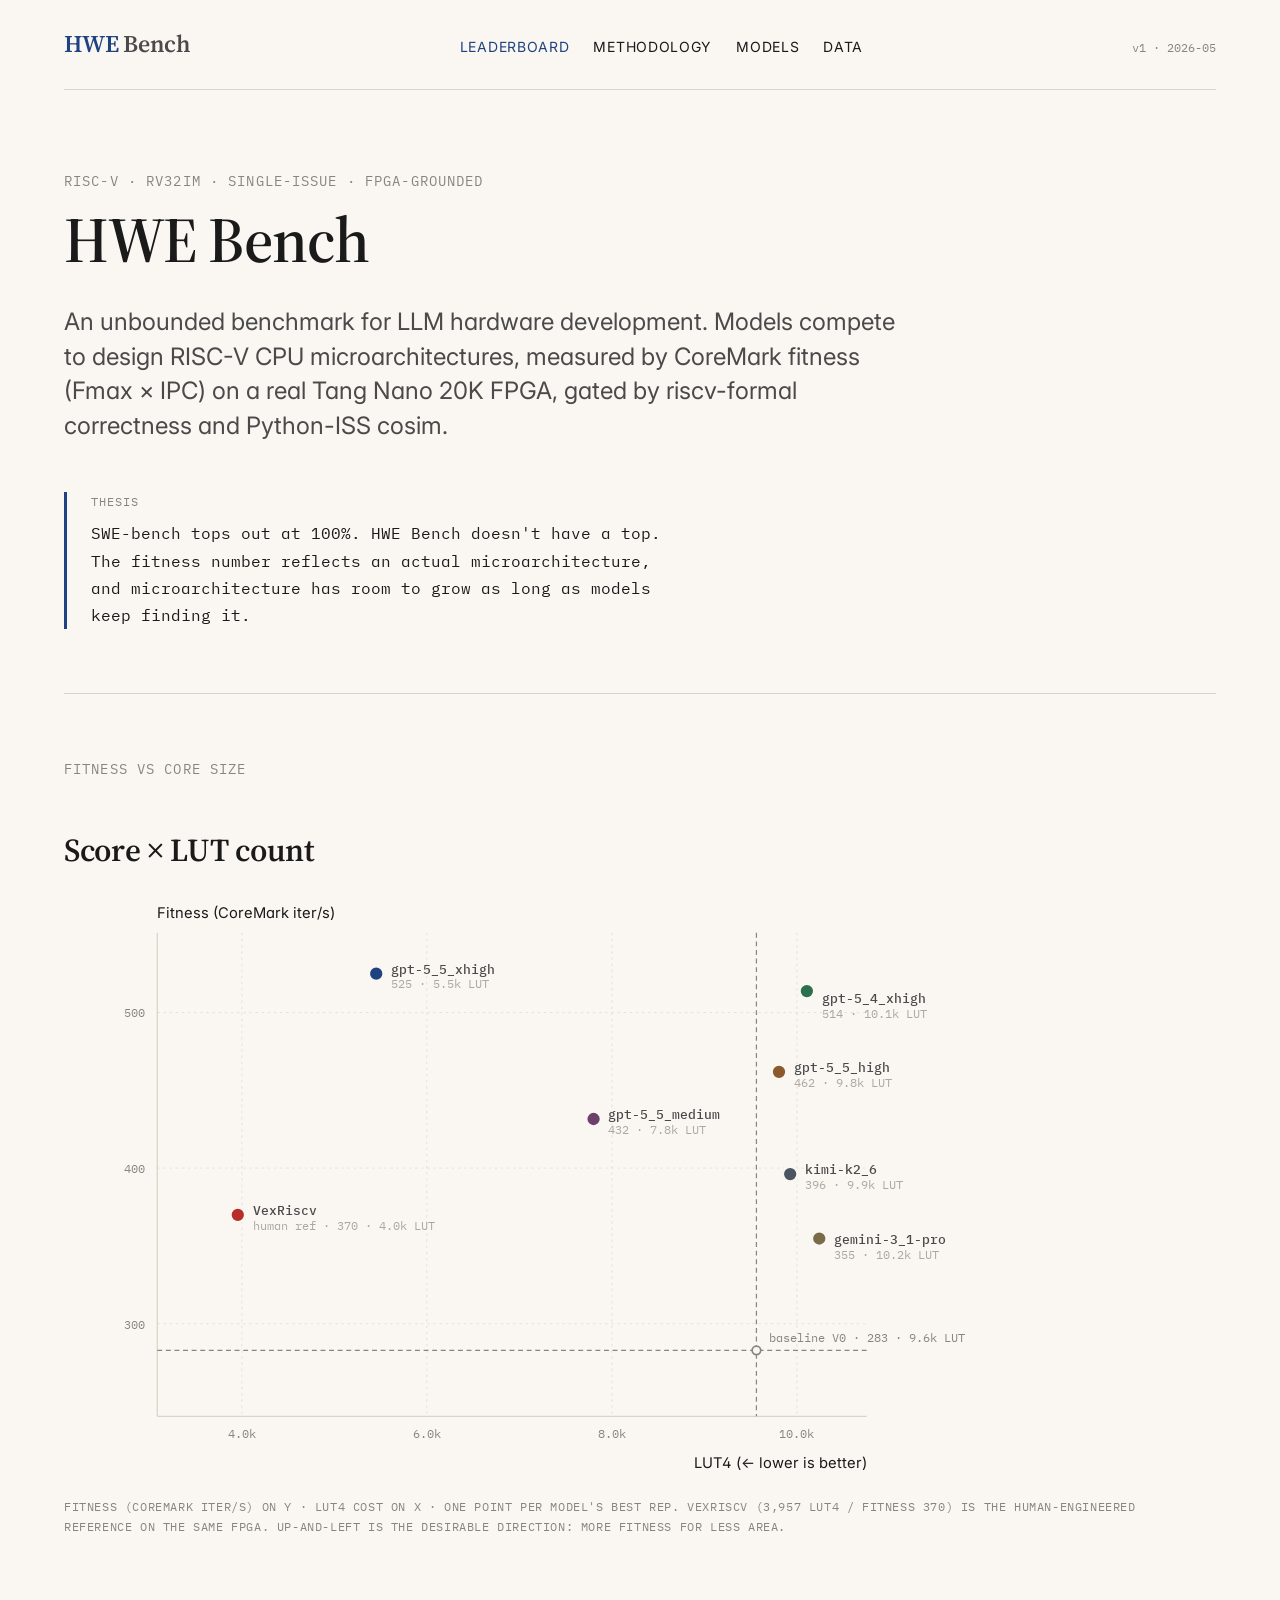
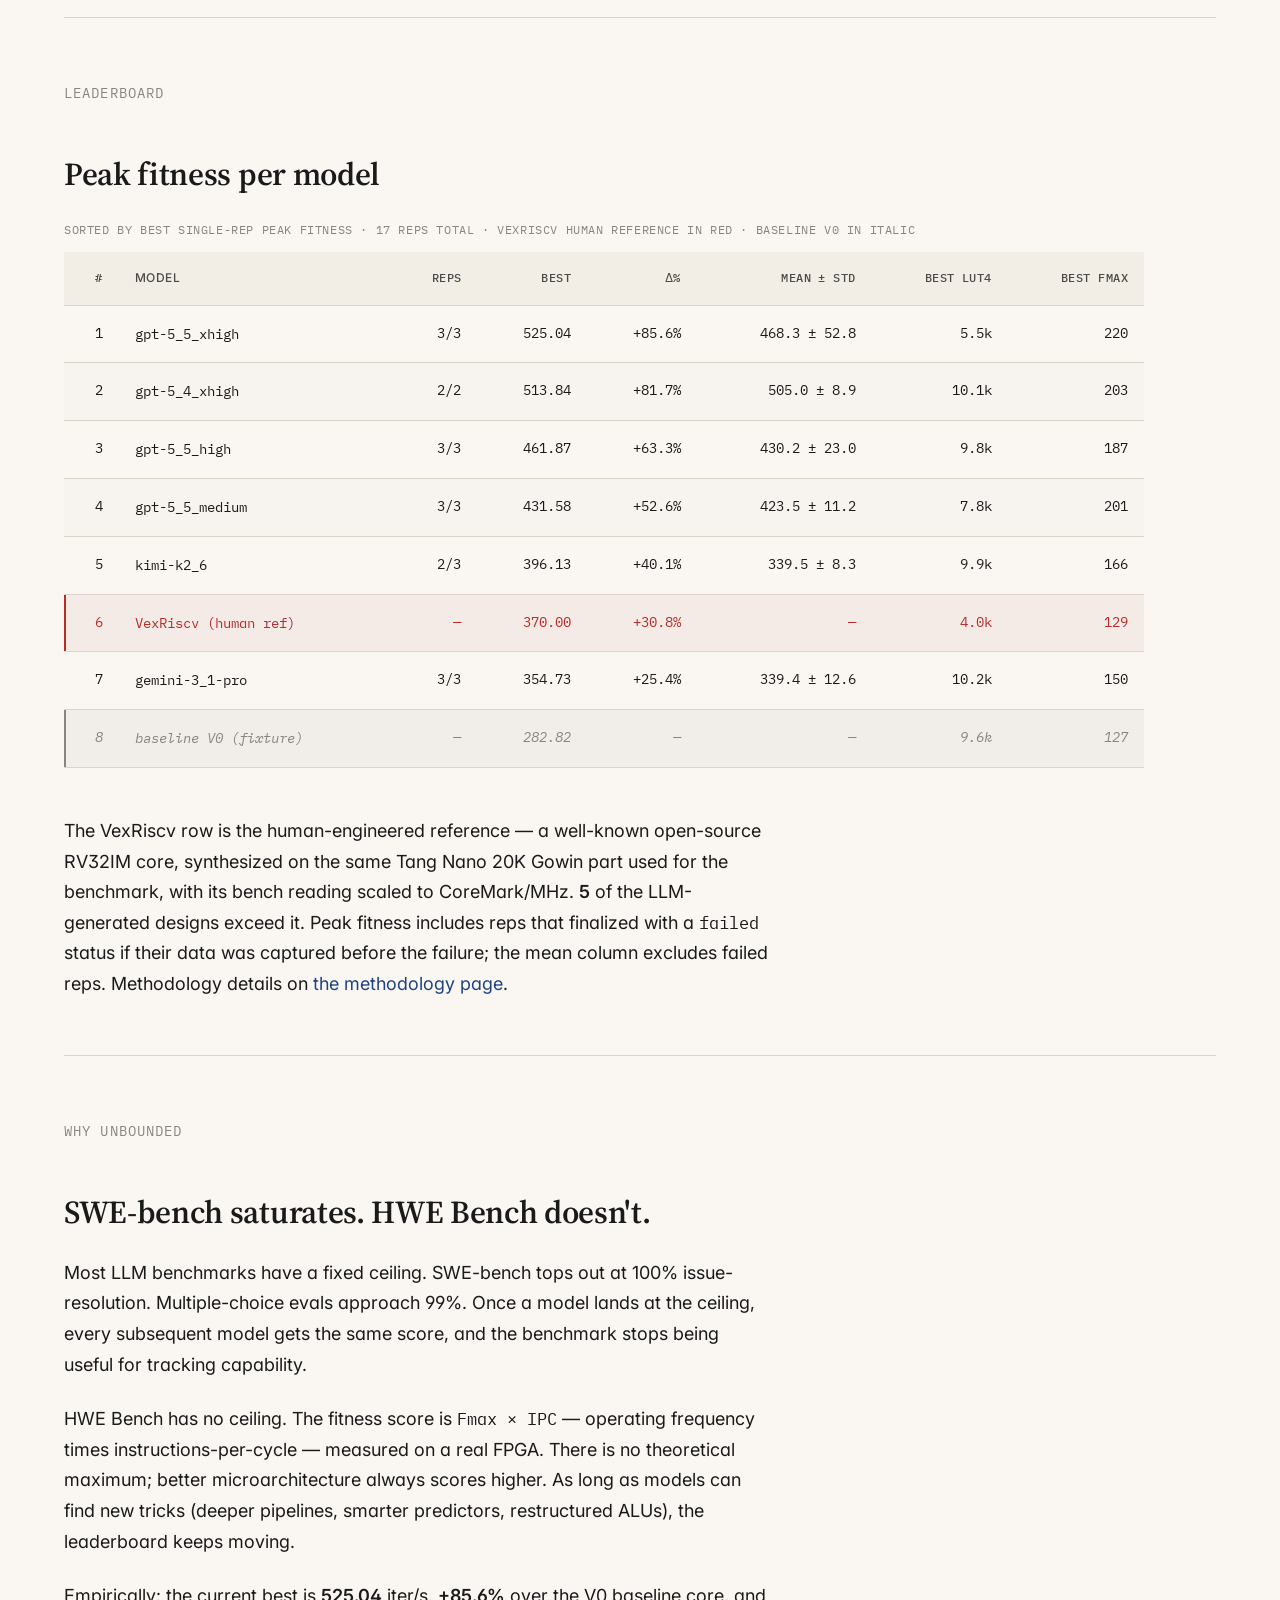
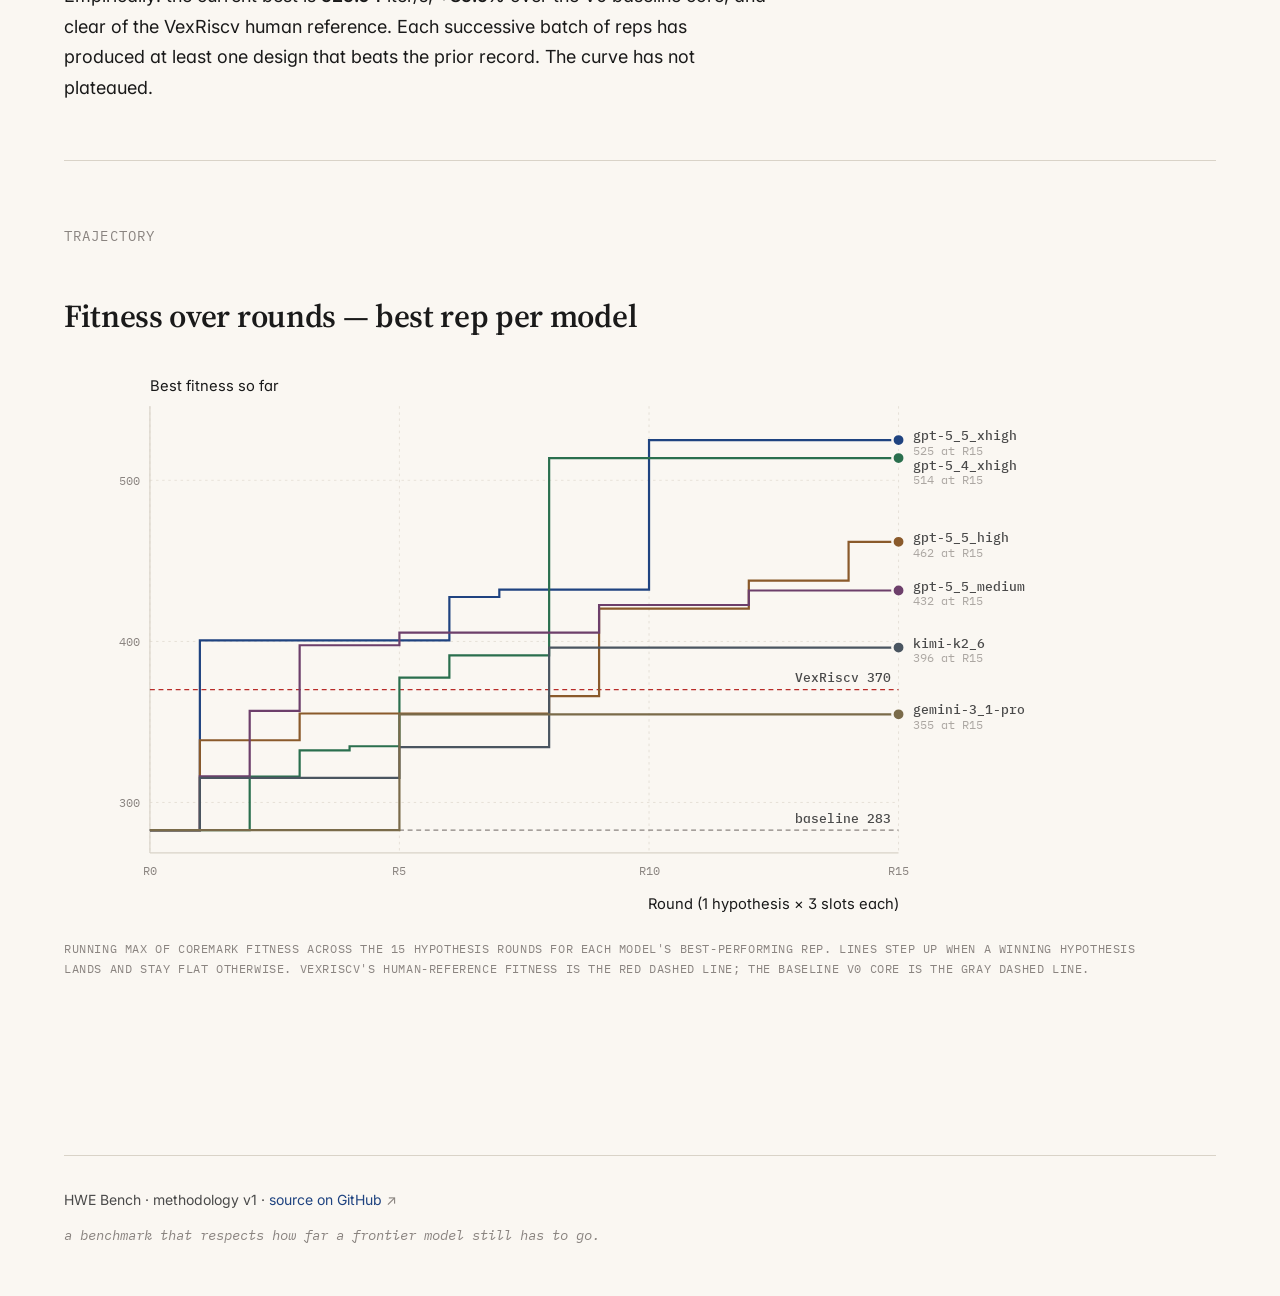
==== site/index.html @ 8aa6c41a "site: drop elbow connectors in chart label collisions The connectors were drawn when greedy collisio" ====
<!doctype html>
<html lang="en">
<head>
<meta charset="utf-8">
<meta name="viewport" content="width=device-width, initial-scale=1">
<title>HWE Bench — RISC-V CPU design benchmark for LLMs</title>
<meta name="description" content="HWE Bench is an unbounded benchmark for LLM-generated RISC-V CPU designs, measured by Fmax × IPC on a real FPGA under formal-verification correctness gates.">
<link rel="stylesheet" href="https://fonts.googleapis.com/css2?family=Source+Serif+4:opsz,wght@8..60,400;8..60,600&family=Inter:wght@400;500;600&family=IBM+Plex+Mono:ital,wght@0,400;0,500;1,400&display=swap">
<link rel="stylesheet" href="css/style.css">
<link rel="stylesheet" href="css/print.css">
</head>
<body>
<div class="page">

<nav class="top">
  <a href="index.html" class="wordmark">HWE <span class="alt">Bench</span></a>
  <ul>
    <li><a href="index.html" aria-current="page">Leaderboard</a></li>
    <li><a href="methodology.html">Methodology</a></li>
    <li><a href="models.html">Models</a></li>
    <li><a href="data.html">Data</a></li>
  </ul>
  <span class="version">v1 · 2026-05</span>
</nav>

<section class="hero-block">
  <div class="hero-eyebrow">RISC-V · RV32IM · single-issue · FPGA-grounded</div>
  <h1 class="hero">HWE Bench</h1>
  <p class="hero-lede">
    An unbounded benchmark for LLM hardware development.
    Models compete to design RISC-V CPU microarchitectures, measured by CoreMark
    fitness (Fmax × IPC) on a real Tang Nano 20K FPGA, gated by riscv-formal
    correctness and Python-ISS cosim.
  </p>
  <div class="hero-thesis">
    <span class="label">Thesis</span>
    SWE-bench tops out at 100%. HWE Bench doesn't have a top.<br>
    The fitness number reflects an actual microarchitecture, and microarchitecture
    has room to grow as long as models keep finding it.
  </div>
</section>

<section class="section">
  <div class="eyebrow">Fitness vs core size</div>
  <h2>Score × LUT count</h2>
  <figure class="chart">
    <svg viewBox="0 0 880 480" role="img" aria-label="Fitness versus LUT4 by model">
  <line class="grid" x1="76" y1="348.5" x2="654" y2="348.5"/>
  <text class="tick" x="66" y="352.5" text-anchor="end">300</text>
  <line class="grid" x1="76" y1="221.7" x2="654" y2="221.7"/>
  <text class="tick" x="66" y="225.7" text-anchor="end">400</text>
  <line class="grid" x1="76" y1="95.0" x2="654" y2="95.0"/>
  <text class="tick" x="66" y="99.0" text-anchor="end">500</text>
  <line class="grid" x1="144.9" y1="30" x2="144.9" y2="424"/>
  <text class="tick" x="144.9" y="442" text-anchor="middle">4.0k</text>
  <line class="grid" x1="295.6" y1="30" x2="295.6" y2="424"/>
  <text class="tick" x="295.6" y="442" text-anchor="middle">6.0k</text>
  <line class="grid" x1="446.4" y1="30" x2="446.4" y2="424"/>
  <text class="tick" x="446.4" y="442" text-anchor="middle">8.0k</text>
  <line class="grid" x1="597.2" y1="30" x2="597.2" y2="424"/>
  <text class="tick" x="597.2" y="442" text-anchor="middle">10.0k</text>
  <line class="axis-line" x1="76" y1="424" x2="654" y2="424"/>
  <line class="axis-line" x1="76" y1="30" x2="76" y2="424"/>
  <line class="baseline" x1="76" y1="370.2" x2="654" y2="370.2"/>
  <line class="baseline" x1="564.2" y1="30" x2="564.2" y2="424"/>
  <circle cx="564.2" cy="370.2" r="3.5" fill="var(--bg)" stroke="var(--ink-muted)" stroke-width="1.4"/>
  <text class="tick" x="574.2" y="363.2" fill="var(--ink-muted)" text-anchor="start">baseline V0 · 283 · 9.6k LUT</text>
  <text class="axis-label" x="76" y="18" text-anchor="start">Fitness (CoreMark iter/s)</text>
  <text class="axis-label" x="654" y="466" text-anchor="end">LUT4  (← lower is better)</text>
  <circle class="point" cx="254.4" cy="63.3" r="6" fill="var(--c1)"/>
  <circle class="point" cx="605.3" cy="77.5" r="6" fill="var(--c2)"/>
  <circle class="point" cx="582.6" cy="143.3" r="6" fill="var(--c3)"/>
  <circle class="point" cx="431.5" cy="181.7" r="6" fill="var(--c4)"/>
  <circle class="point" cx="591.7" cy="226.6" r="6" fill="var(--c5)"/>
  <circle class="point" cx="615.4" cy="279.1" r="6" fill="var(--c6)"/>
  <circle class="point" cx="141.6" cy="259.8" r="6" fill="var(--c-human)"/>
  <text class="label" x="266.4" y="63.3" fill="var(--c1)">gpt-5_5_xhigh</text>
  <text class="tick" x="266.4" y="75.3" fill="var(--c1)" fill-opacity="0.7">525 · 5.5k LUT</text>
  <text class="label" x="617.3" y="87.3" fill="var(--c2)">gpt-5_4_xhigh</text>
  <text class="tick" x="617.3" y="99.3" fill="var(--c2)" fill-opacity="0.7">514 · 10.1k LUT</text>
  <text class="label" x="594.6" y="143.3" fill="var(--c3)">gpt-5_5_high</text>
  <text class="tick" x="594.6" y="155.3" fill="var(--c3)" fill-opacity="0.7">462 · 9.8k LUT</text>
  <text class="label" x="443.5" y="181.7" fill="var(--c4)">gpt-5_5_medium</text>
  <text class="tick" x="443.5" y="193.7" fill="var(--c4)" fill-opacity="0.7">432 · 7.8k LUT</text>
  <text class="label" x="603.7" y="226.6" fill="var(--c5)">kimi-k2_6</text>
  <text class="tick" x="603.7" y="238.6" fill="var(--c5)" fill-opacity="0.7">396 · 9.9k LUT</text>
  <text class="label" x="627.4" y="283.8" fill="var(--c6)">gemini-3_1-pro</text>
  <text class="tick" x="627.4" y="295.8" fill="var(--c6)" fill-opacity="0.7">355 · 10.2k LUT</text>
  <text class="label" x="153.6" y="259.8" fill="var(--c-human)">VexRiscv</text>
  <text class="tick" x="153.6" y="271.8" fill="var(--c-human)" fill-opacity="0.7">human ref · 370 · 4.0k LUT</text>
</svg>
    <figcaption>
      Fitness (CoreMark iter/s) on Y · LUT4 cost on X · one point per model's best rep.
      VexRiscv (3,957 LUT4 / fitness 370) is the human-engineered reference on the same FPGA.
      Up-and-left is the desirable direction: more fitness for less area.
    </figcaption>
  </figure>
</section>

<section class="section">
  <div class="eyebrow">Leaderboard</div>
  <h2>Peak fitness per model</h2>
  <div class="wide">
  <table class="bench">
    <caption>Sorted by best single-rep peak fitness · 17 reps total · VexRiscv human reference in red · baseline V0 in italic</caption>
    <thead>
      <tr>
        <th class="num">#</th>
        <th>Model</th>
        <th class="num">Reps</th>
        <th class="num">Best</th>
        <th class="num">Δ%</th>
        <th class="num">Mean ± std</th>
        <th class="num">Best LUT4</th>
        <th class="num">Best Fmax</th>
      </tr>
    </thead>
    <tbody>
    <tr>
      <td class="num">1</td>
      <td><span class="model-name">gpt-5_5_xhigh</span></td>
      <td class="num">3/3</td>
      <td class="num">525.04</td>
      <td class="num">+85.6%</td>
      <td class="num">468.3 ± 52.8</td>
      <td class="num">5.5k</td>
      <td class="num">220</td>
    </tr>
    <tr>
      <td class="num">2</td>
      <td><span class="model-name">gpt-5_4_xhigh</span></td>
      <td class="num">2/2</td>
      <td class="num">513.84</td>
      <td class="num">+81.7%</td>
      <td class="num">505.0 ± 8.9</td>
      <td class="num">10.1k</td>
      <td class="num">203</td>
    </tr>
    <tr>
      <td class="num">3</td>
      <td><span class="model-name">gpt-5_5_high</span></td>
      <td class="num">3/3</td>
      <td class="num">461.87</td>
      <td class="num">+63.3%</td>
      <td class="num">430.2 ± 23.0</td>
      <td class="num">9.8k</td>
      <td class="num">187</td>
    </tr>
    <tr>
      <td class="num">4</td>
      <td><span class="model-name">gpt-5_5_medium</span></td>
      <td class="num">3/3</td>
      <td class="num">431.58</td>
      <td class="num">+52.6%</td>
      <td class="num">423.5 ± 11.2</td>
      <td class="num">7.8k</td>
      <td class="num">201</td>
    </tr>
    <tr>
      <td class="num">5</td>
      <td><span class="model-name">kimi-k2_6</span></td>
      <td class="num">2/3</td>
      <td class="num">396.13</td>
      <td class="num">+40.1%</td>
      <td class="num">339.5 ± 8.3</td>
      <td class="num">9.9k</td>
      <td class="num">166</td>
    </tr>
    <tr class="human-baseline">
      <td class="num">6</td>
      <td><span class="model-name">VexRiscv  (human ref)</span></td>
      <td class="num">—</td>
      <td class="num">370.00</td>
      <td class="num">+30.8%</td>
      <td class="num">—</td>
      <td class="num">4.0k</td>
      <td class="num">129</td>
    </tr>
    <tr>
      <td class="num">7</td>
      <td><span class="model-name">gemini-3_1-pro</span></td>
      <td class="num">3/3</td>
      <td class="num">354.73</td>
      <td class="num">+25.4%</td>
      <td class="num">339.4 ± 12.6</td>
      <td class="num">10.2k</td>
      <td class="num">150</td>
    </tr>
    <tr class="baseline-row">
      <td class="num">8</td>
      <td><span class="model-name">baseline V0  (fixture)</span></td>
      <td class="num">—</td>
      <td class="num">282.82</td>
      <td class="num">—</td>
      <td class="num">—</td>
      <td class="num">9.6k</td>
      <td class="num">127</td>
    </tr>
    </tbody>
  </table>
  </div>
  <p class="prose">
    The VexRiscv row is the human-engineered reference — a well-known open-source RV32IM core,
    synthesized on the same Tang Nano 20K Gowin part used for the benchmark, with its bench
    reading scaled to CoreMark/MHz. <strong>5</strong> of the LLM-generated
    designs exceed it. Peak fitness includes reps that finalized with a <code>failed</code>
    status if their data was captured before the failure; the mean column excludes failed reps.
    Methodology details on <a href="methodology.html">the methodology page</a>.
  </p>
</section>

<section class="section">
  <div class="eyebrow">Why unbounded</div>
  <h2>SWE-bench saturates. HWE Bench doesn't.</h2>
  <div class="prose">
  <p>
    Most LLM benchmarks have a fixed ceiling. SWE-bench tops out at 100% issue-resolution.
    Multiple-choice evals approach 99%. Once a model lands at the ceiling, every subsequent
    model gets the same score, and the benchmark stops being useful for tracking capability.
  </p>
  <p>
    HWE Bench has no ceiling. The fitness score is <span class="mono">Fmax × IPC</span> —
    operating frequency times instructions-per-cycle — measured on a real FPGA. There is
    no theoretical maximum; better microarchitecture always scores higher. As long as models
    can find new tricks (deeper pipelines, smarter predictors, restructured ALUs), the
    leaderboard keeps moving.
  </p>
  <p>
    Empirically: the current best is <strong>525.04</strong>
    iter/s, <strong>+85.6%</strong> over the V0 baseline core, and clear of the
    VexRiscv human reference. Each successive batch of reps has produced at least one design
    that beats the prior record. The curve has not plateaued.
  </p>
  </div>
</section>

<section class="section">
  <div class="eyebrow">Trajectory</div>
  <h2>Fitness over rounds — best rep per model</h2>
  <figure class="chart">
    <svg viewBox="0 0 880 460" role="img" aria-label="Best fitness over rounds, per model">
  <line class="grid" x1="70" y1="358.9" x2="680" y2="358.9"/>
  <text class="tick" x="62" y="362.9" text-anchor="end">300</text>
  <line class="grid" x1="70" y1="227.7" x2="680" y2="227.7"/>
  <text class="tick" x="62" y="231.7" text-anchor="end">400</text>
  <line class="grid" x1="70" y1="96.4" x2="680" y2="96.4"/>
  <text class="tick" x="62" y="100.4" text-anchor="end">500</text>
  <line class="grid" x1="70.0" y1="36" x2="70.0" y2="400"/>
  <text class="tick" x="70.0" y="418" text-anchor="middle">R0</text>
  <line class="grid" x1="273.3" y1="36" x2="273.3" y2="400"/>
  <text class="tick" x="273.3" y="418" text-anchor="middle">R5</text>
  <line class="grid" x1="476.7" y1="36" x2="476.7" y2="400"/>
  <text class="tick" x="476.7" y="418" text-anchor="middle">R10</text>
  <line class="grid" x1="680.0" y1="36" x2="680.0" y2="400"/>
  <text class="tick" x="680.0" y="418" text-anchor="middle">R15</text>
  <line class="axis-line" x1="70" y1="400" x2="680" y2="400"/>
  <line class="axis-line" x1="70" y1="36" x2="70" y2="400"/>
  <line class="baseline" x1="70" y1="381.4" x2="680" y2="381.4"/>
  <text class="label" x="674.0" y="375.4" text-anchor="end" fill="var(--ink-muted)">baseline 283</text>
  <line stroke="var(--c-human)" stroke-width="1" stroke-dasharray="4 3" x1="70" y1="267.0" x2="680" y2="267.0"/>
  <text class="label" x="674.0" y="261.0" text-anchor="end" fill="var(--c-human)">VexRiscv 370</text>
  <text class="axis-label" x="70" y="24" text-anchor="start">Best fitness so far</text>
  <text class="axis-label" x="680" y="446" text-anchor="end">Round (1 hypothesis × 3 slots each)</text>
  <path d="M 70.0 381.4 L 110.7 381.4 L 110.7 226.9 L 151.3 226.9 L 151.3 226.9 L 192.0 226.9 L 192.0 226.9 L 232.7 226.9 L 232.7 226.9 L 273.3 226.9 L 273.3 226.9 L 314.0 226.9 L 314.0 191.5 L 354.7 191.5 L 354.7 185.4 L 395.3 185.4 L 395.3 185.4 L 436.0 185.4 L 436.0 185.4 L 476.7 185.4 L 476.7 63.6 L 517.3 63.6 L 517.3 63.6 L 558.0 63.6 L 558.0 63.6 L 598.7 63.6 L 598.7 63.6 L 639.3 63.6 L 639.3 63.6 L 680.0 63.6 L 680.0 63.6" stroke="var(--c1)" stroke-width="1.8" fill="none"/>
  <path d="M 70.0 381.4 L 110.7 381.4 L 110.7 381.4 L 151.3 381.4 L 151.3 337.8 L 192.0 337.8 L 192.0 316.5 L 232.7 316.5 L 232.7 313.1 L 273.3 313.1 L 273.3 257.1 L 314.0 257.1 L 314.0 239.1 L 354.7 239.1 L 354.7 239.1 L 395.3 239.1 L 395.3 78.3 L 436.0 78.3 L 436.0 78.3 L 476.7 78.3 L 476.7 78.3 L 517.3 78.3 L 517.3 78.3 L 558.0 78.3 L 558.0 78.3 L 598.7 78.3 L 598.7 78.3 L 639.3 78.3 L 639.3 78.3 L 680.0 78.3 L 680.0 78.3" stroke="var(--c2)" stroke-width="1.8" fill="none"/>
  <path d="M 70.0 381.4 L 110.7 381.4 L 110.7 308.2 L 151.3 308.2 L 151.3 308.2 L 192.0 308.2 L 192.0 286.4 L 232.7 286.4 L 232.7 286.4 L 273.3 286.4 L 273.3 286.4 L 314.0 286.4 L 314.0 286.4 L 354.7 286.4 L 354.7 286.4 L 395.3 286.4 L 395.3 272.3 L 436.0 272.3 L 436.0 200.9 L 476.7 200.9 L 476.7 200.9 L 517.3 200.9 L 517.3 200.9 L 558.0 200.9 L 558.0 178.2 L 598.7 178.2 L 598.7 178.2 L 639.3 178.2 L 639.3 146.5 L 680.0 146.5 L 680.0 146.5" stroke="var(--c3)" stroke-width="1.8" fill="none"/>
  <path d="M 70.0 381.4 L 110.7 381.4 L 110.7 337.6 L 151.3 337.6 L 151.3 284.3 L 192.0 284.3 L 192.0 230.8 L 232.7 230.8 L 232.7 230.8 L 273.3 230.8 L 273.3 220.5 L 314.0 220.5 L 314.0 220.5 L 354.7 220.5 L 354.7 220.5 L 395.3 220.5 L 395.3 220.5 L 436.0 220.5 L 436.0 198.0 L 476.7 198.0 L 476.7 198.0 L 517.3 198.0 L 517.3 198.0 L 558.0 198.0 L 558.0 186.2 L 598.7 186.2 L 598.7 186.2 L 639.3 186.2 L 639.3 186.2 L 680.0 186.2 L 680.0 186.2" stroke="var(--c4)" stroke-width="1.8" fill="none"/>
  <path d="M 70.0 381.4 L 110.7 381.4 L 110.7 338.9 L 151.3 338.9 L 151.3 338.9 L 192.0 338.9 L 192.0 338.9 L 232.7 338.9 L 232.7 338.9 L 273.3 338.9 L 273.3 313.8 L 314.0 313.8 L 314.0 313.8 L 354.7 313.8 L 354.7 313.8 L 395.3 313.8 L 395.3 232.7 L 436.0 232.7 L 436.0 232.7 L 476.7 232.7 L 476.7 232.7 L 517.3 232.7 L 517.3 232.7 L 558.0 232.7 L 558.0 232.7 L 598.7 232.7 L 598.7 232.7 L 639.3 232.7 L 639.3 232.7 L 680.0 232.7 L 680.0 232.7" stroke="var(--c5)" stroke-width="1.8" fill="none"/>
  <path d="M 70.0 381.4 L 110.7 381.4 L 110.7 381.4 L 151.3 381.4 L 151.3 381.4 L 192.0 381.4 L 192.0 381.4 L 232.7 381.4 L 232.7 381.4 L 273.3 381.4 L 273.3 287.1 L 314.0 287.1 L 314.0 287.1 L 354.7 287.1 L 354.7 287.1 L 395.3 287.1 L 395.3 287.1 L 436.0 287.1 L 436.0 287.1 L 476.7 287.1 L 476.7 287.1 L 517.3 287.1 L 517.3 287.1 L 558.0 287.1 L 558.0 287.1 L 598.7 287.1 L 598.7 287.1 L 639.3 287.1 L 639.3 287.1 L 680.0 287.1 L 680.0 287.1" stroke="var(--c6)" stroke-width="1.8" fill="none"/>
  <circle cx="680.0" cy="63.6" r="5" fill="var(--c1)" class="point"/>
  <circle cx="680.0" cy="78.3" r="5" fill="var(--c2)" class="point"/>
  <circle cx="680.0" cy="146.5" r="5" fill="var(--c3)" class="point"/>
  <circle cx="680.0" cy="186.2" r="5" fill="var(--c4)" class="point"/>
  <circle cx="680.0" cy="232.7" r="5" fill="var(--c5)" class="point"/>
  <circle cx="680.0" cy="287.1" r="5" fill="var(--c6)" class="point"/>
  <text class="label" x="692.0" y="63.6" fill="var(--c1)">gpt-5_5_xhigh</text>
  <text class="tick" x="692.0" y="75.6" fill="var(--c1)" fill-opacity="0.7">525 at R15</text>
  <text class="label" x="692.0" y="87.6" fill="var(--c2)">gpt-5_4_xhigh</text>
  <text class="tick" x="692.0" y="99.6" fill="var(--c2)" fill-opacity="0.7">514 at R15</text>
  <text class="label" x="692.0" y="146.5" fill="var(--c3)">gpt-5_5_high</text>
  <text class="tick" x="692.0" y="158.5" fill="var(--c3)" fill-opacity="0.7">462 at R15</text>
  <text class="label" x="692.0" y="186.2" fill="var(--c4)">gpt-5_5_medium</text>
  <text class="tick" x="692.0" y="198.2" fill="var(--c4)" fill-opacity="0.7">432 at R15</text>
  <text class="label" x="692.0" y="232.7" fill="var(--c5)">kimi-k2_6</text>
  <text class="tick" x="692.0" y="244.7" fill="var(--c5)" fill-opacity="0.7">396 at R15</text>
  <text class="label" x="692.0" y="287.1" fill="var(--c6)">gemini-3_1-pro</text>
  <text class="tick" x="692.0" y="299.1" fill="var(--c6)" fill-opacity="0.7">355 at R15</text>
</svg>
    <figcaption>
      Running max of CoreMark fitness across the 15 hypothesis rounds for each model's
      best-performing rep. Lines step up when a winning hypothesis lands and stay flat
      otherwise. VexRiscv's human-reference fitness is the red dashed line; the baseline
      V0 core is the gray dashed line.
    </figcaption>
  </figure>
</section>


<footer class="bot">
  <div>HWE Bench · methodology v1 · <a href="https://github.com/FeSens/auto-arch-tournament" class="ext">source on GitHub</a></div>
  <div class="manifesto">a benchmark that respects how far a frontier model still has to go.</div>
</footer>

</div>
</body>
</html>
---- site/css/style.css ----
/* HWE Bench — global styles
 * Read STYLE.md (.design/branding/hwe-bench/patterns/STYLE.md) before editing.
 */

@import url('tokens.css');
@import url('reset.css');

/* ── base ─────────────────────────────────────────────────────── */

html { font-size: 16px; }

body {
  background: var(--bg);
  color: var(--ink);
  font-family: var(--font-body);
  font-size: var(--text-lg);
  line-height: var(--lh-lg);
  font-feature-settings: "ss01", "cv11";  /* Inter tabular figures */
  text-rendering: optimizeLegibility;
}

/* ── headings ──────────────────────────────────────────────────── */

h1, h2, h3, h4 {
  font-family: var(--font-display);
  font-weight: 600;
  color: var(--ink);
  letter-spacing: -0.01em;
}

h1 {
  font-size: var(--text-3xl);
  line-height: var(--lh-3xl);
  margin-top: var(--s-16);
  margin-bottom: var(--s-6);
}
h1.hero {
  font-size: var(--text-hero);
  line-height: var(--lh-hero);
  margin-top: var(--s-20);
  margin-bottom: var(--s-8);
  letter-spacing: -0.02em;
}
h2 {
  font-size: var(--text-2xl);
  line-height: var(--lh-2xl);
  margin-top: var(--s-12);
  margin-bottom: var(--s-4);
}
h3 {
  font-size: var(--text-xl);
  line-height: var(--lh-xl);
  margin-top: var(--s-8);
  margin-bottom: var(--s-3);
}

/* ── prose ─────────────────────────────────────────────────────── */

p { margin: var(--s-6) 0; }
p + p { margin-top: var(--s-4); }

strong { font-weight: 600; }
em { font-style: italic; }

/* mono in prose: numbers, identifiers */
code, kbd, samp, .mono {
  font-family: var(--font-mono);
  font-size: 0.92em;
}

pre {
  background: var(--bg-sunk);
  padding: var(--s-4) var(--s-6);
  margin: var(--s-6) 0;
  font-family: var(--font-mono);
  font-size: var(--text-base);
  line-height: var(--lh-sm);
  overflow-x: auto;
}
pre code { font-size: inherit; }

/* ── links ─────────────────────────────────────────────────────── */

a { color: var(--accent); transition: text-underline-offset 0.1s ease; }
a:hover, a:focus-visible { text-decoration: underline; text-underline-offset: 2px; }
a:focus-visible { outline: 2px solid var(--accent); outline-offset: 2px; }
a.ext::after { content: " ↗"; color: var(--ink-muted); }

/* ── layout: page wrapper, nav, footer ─────────────────────────── */

.page {
  max-width: var(--w-page);
  margin: 0 auto;
  padding: 0 var(--s-6);
}

nav.top {
  display: flex;
  align-items: baseline;
  justify-content: space-between;
  padding: var(--s-6) 0;
  border-bottom: var(--rule-w) solid var(--rule);
  flex-wrap: wrap;
  gap: var(--s-4);
}
nav.top .wordmark {
  font-family: var(--font-display);
  font-weight: 600;
  font-size: var(--text-xl);
  letter-spacing: -0.01em;
}
nav.top .wordmark .alt { color: var(--ink-soft); font-weight: 600; }
nav.top ul {
  display: flex;
  list-style: none;
  gap: var(--s-6);
  font-size: var(--text-sm);
  text-transform: uppercase;
  letter-spacing: 0.05em;
  margin: 0;
}
nav.top ul a { color: var(--ink); }
nav.top ul a[aria-current="page"] { color: var(--accent); }
nav.top .version {
  font-family: var(--font-mono);
  font-size: var(--text-xs);
  color: var(--ink-muted);
  letter-spacing: 0;
  text-transform: none;
}

footer.bot {
  margin-top: var(--s-24);
  padding: var(--s-8) 0 var(--s-12);
  border-top: var(--rule-w) solid var(--rule);
  color: var(--ink-soft);
  font-size: var(--text-sm);
}
footer.bot .manifesto {
  font-family: var(--font-mono);
  font-style: italic;
  color: var(--ink-muted);
  margin-top: var(--s-3);
  font-size: var(--text-sm);
}

/* ── content widths ────────────────────────────────────────────── */

.prose { max-width: var(--w-prose); }
.wide  { max-width: var(--w-wide); }

/* ── hero ──────────────────────────────────────────────────────── */

.hero-block {
  padding: var(--s-20) 0 var(--s-16);
  max-width: var(--w-wide);
}
.hero-eyebrow {
  font-family: var(--font-mono);
  font-size: var(--text-sm);
  color: var(--ink-muted);
  text-transform: uppercase;
  letter-spacing: 0.08em;
  margin-bottom: var(--s-3);
}
.hero-block h1.hero { margin-top: 0; }
.hero-lede {
  font-size: var(--text-xl);
  line-height: 1.45;
  color: var(--ink-soft);
  max-width: 56ch;
  margin-top: var(--s-6);
}
.hero-thesis {
  margin-top: var(--s-12);
  padding-left: var(--s-6);
  border-left: 3px solid var(--accent);
  font-family: var(--font-mono);
  font-size: var(--text-base);
  color: var(--ink);
  max-width: 60ch;
}
.hero-thesis .label {
  display: block;
  font-size: var(--text-xs);
  color: var(--ink-muted);
  text-transform: uppercase;
  letter-spacing: 0.08em;
  margin-bottom: var(--s-2);
}

/* ── section dividers ──────────────────────────────────────────── */

section.section {
  padding-top: var(--s-16);
  padding-bottom: var(--s-8);
  border-top: var(--rule-w) solid var(--rule);
}
section.section:first-of-type { border-top: none; }
section.section .eyebrow {
  font-family: var(--font-mono);
  font-size: var(--text-sm);
  color: var(--ink-muted);
  text-transform: uppercase;
  letter-spacing: 0.08em;
  margin-bottom: var(--s-2);
}

/* ── tables ────────────────────────────────────────────────────── */

table.bench {
  width: 100%;
  margin: var(--s-6) 0 var(--s-12);
  font-size: var(--text-sm);
  font-family: var(--font-body);
}
table.bench thead {
  background: var(--bg-sunk);
  border-bottom: var(--rule-w) solid var(--rule);
}
table.bench th {
  text-align: left;
  font-weight: 500;
  text-transform: uppercase;
  letter-spacing: 0.04em;
  font-size: var(--text-xs);
  color: var(--ink-soft);
  padding: var(--s-4) var(--s-4);
  white-space: nowrap;
}
table.bench th.num, table.bench td.num {
  text-align: right;
  font-family: var(--font-mono);
  font-variant-numeric: tabular-nums;
}
table.bench td {
  padding: var(--s-4) var(--s-4);
  border-bottom: var(--rule-w) solid var(--rule);
  vertical-align: top;
}
table.bench tbody tr:nth-child(even) td { background: rgba(0,0,0,0.012); }
table.bench tbody tr:hover td { background: var(--accent-soft); }

table.bench .model-name { font-family: var(--font-mono); color: var(--ink); }

/* human-baseline row (VexRiscv) — coloured red to flag it as the
 * engineered reference. Sets next to model rows so the reader can
 * read it as one entry of the same kind. */
table.bench tr.human-baseline td,
table.bench tr.human-baseline td .model-name { color: var(--c-human); }
table.bench tr.human-baseline { background: rgba(184, 44, 41, 0.04); }
table.bench tr.human-baseline td:first-child { box-shadow: inset 2px 0 var(--c-human); }

/* baseline V0 — fitness anchor, muted so it reads as a reference, not
 * a competitor. Ink-muted text on a slightly-warmer surface. */
table.bench tr.baseline-row td,
table.bench tr.baseline-row td .model-name { color: var(--ink-muted); font-style: italic; }
table.bench tr.baseline-row { background: rgba(0, 0, 0, 0.025); }
table.bench tr.baseline-row td:first-child { box-shadow: inset 2px 0 var(--ink-muted); }

/* outcome tinting (left-edge accent) */
table.bench tr.outcome-improvement td:first-child { box-shadow: inset 2px 0 var(--success); }
table.bench tr.outcome-broken td:first-child       { box-shadow: inset 2px 0 var(--warning); }

table.bench caption {
  caption-side: top;
  text-align: left;
  font-family: var(--font-mono);
  font-size: var(--text-xs);
  color: var(--ink-muted);
  letter-spacing: 0.05em;
  text-transform: uppercase;
  margin-bottom: var(--s-3);
}

/* ── definition list (methodology gates etc.) ──────────────────── */

dl.defs { margin: var(--s-8) 0; }
dl.defs dt {
  font-family: var(--font-mono);
  font-weight: 500;
  color: var(--ink);
  margin-top: var(--s-6);
  font-size: var(--text-base);
}
dl.defs dd {
  margin: var(--s-2) 0 0 var(--s-6);
  color: var(--ink-soft);
  font-size: var(--text-base);
  line-height: var(--lh-base);
  max-width: var(--w-prose);
}

/* ── stat row (rank cards / big numbers) ───────────────────────── */

.stats {
  display: grid;
  grid-template-columns: repeat(auto-fit, minmax(180px, 1fr));
  gap: var(--s-6);
  margin: var(--s-8) 0;
}
.stat {
  padding: var(--s-5) 0;
  border-top: var(--rule-w) solid var(--rule);
}
.stat .label {
  font-size: var(--text-xs);
  color: var(--ink-muted);
  text-transform: uppercase;
  letter-spacing: 0.08em;
  margin-bottom: var(--s-2);
}
.stat .value {
  font-family: var(--font-mono);
  font-size: var(--text-2xl);
  color: var(--ink);
  line-height: 1.1;
  font-variant-numeric: tabular-nums;
}
.stat .sub {
  font-family: var(--font-body);
  font-size: var(--text-sm);
  color: var(--ink-soft);
  margin-top: var(--s-2);
}

/* ── charts ────────────────────────────────────────────────────── */

figure.chart {
  margin: var(--s-6) 0 var(--s-12);
  max-width: var(--w-wide);
}
figure.chart svg {
  width: 100%;
  height: auto;
  display: block;
}
figure.chart figcaption {
  font-family: var(--font-mono);
  font-size: var(--text-xs);
  color: var(--ink-muted);
  text-transform: uppercase;
  letter-spacing: 0.05em;
  margin-top: var(--s-3);
}
.chart text {
  font-family: var(--font-body);
  font-size: 11px;
  fill: var(--ink-soft);
}
.chart .axis-line { stroke: var(--rule); stroke-width: 1; }
.chart .grid       { stroke: var(--rule); stroke-width: 0.5; stroke-dasharray: 2 3; }
.chart .baseline   { stroke: var(--ink-muted); stroke-width: 1; stroke-dasharray: 4 3; }
.chart .axis-label { font-size: 12px; fill: var(--ink); }
.chart .tick       { font-family: var(--font-mono); font-size: 10px; fill: var(--ink-muted); }
.chart .point      { stroke: var(--bg); stroke-width: 2; }
.chart .label      { font-family: var(--font-mono); font-size: 11px; font-weight: 500; }

/* ── responsive ────────────────────────────────────────────────── */

@media (max-width: 720px) {
  body { font-size: var(--text-base); }
  h1.hero { font-size: 2.5rem; }
  h1 { font-size: 2rem; }
  h2 { font-size: 1.5rem; }
  nav.top { flex-direction: column; align-items: flex-start; }
  nav.top ul { gap: var(--s-4); flex-wrap: wrap; }
  table.bench { font-size: var(--text-xs); }
  table.bench th, table.bench td { padding: var(--s-3) var(--s-2); }
  .hero-block { padding: var(--s-12) 0 var(--s-8); }
}
---- site/css/print.css ----
/* HWE Bench — print stylesheet
 * Goal: any page prints cleanly to a PDF a reviewer could read offline.
 */

@media print {
  :root {
    --bg: #ffffff;
    --bg-sunk: #f4f1ec;
    --ink: #000000;
  }
  html { font-size: 11pt; }
  body { font-size: 11pt; line-height: 1.5; }

  nav.top, footer.bot .manifesto { display: none; }

  /* Print header in lieu of nav */
  body::before {
    content: "HWE Bench · RISC-V CPU design benchmark";
    display: block;
    font-family: var(--font-display);
    font-weight: 600;
    font-size: 12pt;
    border-bottom: 1px solid #000;
    margin-bottom: 18pt;
    padding-bottom: 6pt;
  }

  /* No hovers, no underlines on links in print */
  a, a:hover { color: #000 !important; text-decoration: none; }
  a[href^="http"]::after {
    content: " (" attr(href) ")";
    font-size: 0.85em;
    color: #555;
  }

  /* Tables print as legible black-on-white */
  table.bench thead { background: #eee; }
  table.bench tbody tr:nth-child(even) td { background: #f8f8f8; }
  table.bench tbody tr:hover td { background: transparent; }
  table.bench tr.outcome-improvement td:first-child,
  table.bench tr.outcome-broken td:first-child { box-shadow: none; }

  /* Avoid breaking inside table rows or section headings */
  table, tr, h1, h2, h3 { page-break-inside: avoid; }
  h2, h3 { page-break-after: avoid; }

  /* Smaller hero in print */
  .hero-block { padding: 0 0 12pt; }
  h1.hero { font-size: 22pt; }
  .hero-lede { font-size: 13pt; }
  .hero-thesis { font-size: 10pt; border-left-color: #000; }

  /* Section dividers */
  section.section { page-break-before: auto; padding-top: 18pt; }

  /* Page margins */
  @page { margin: 18mm 16mm; }
}
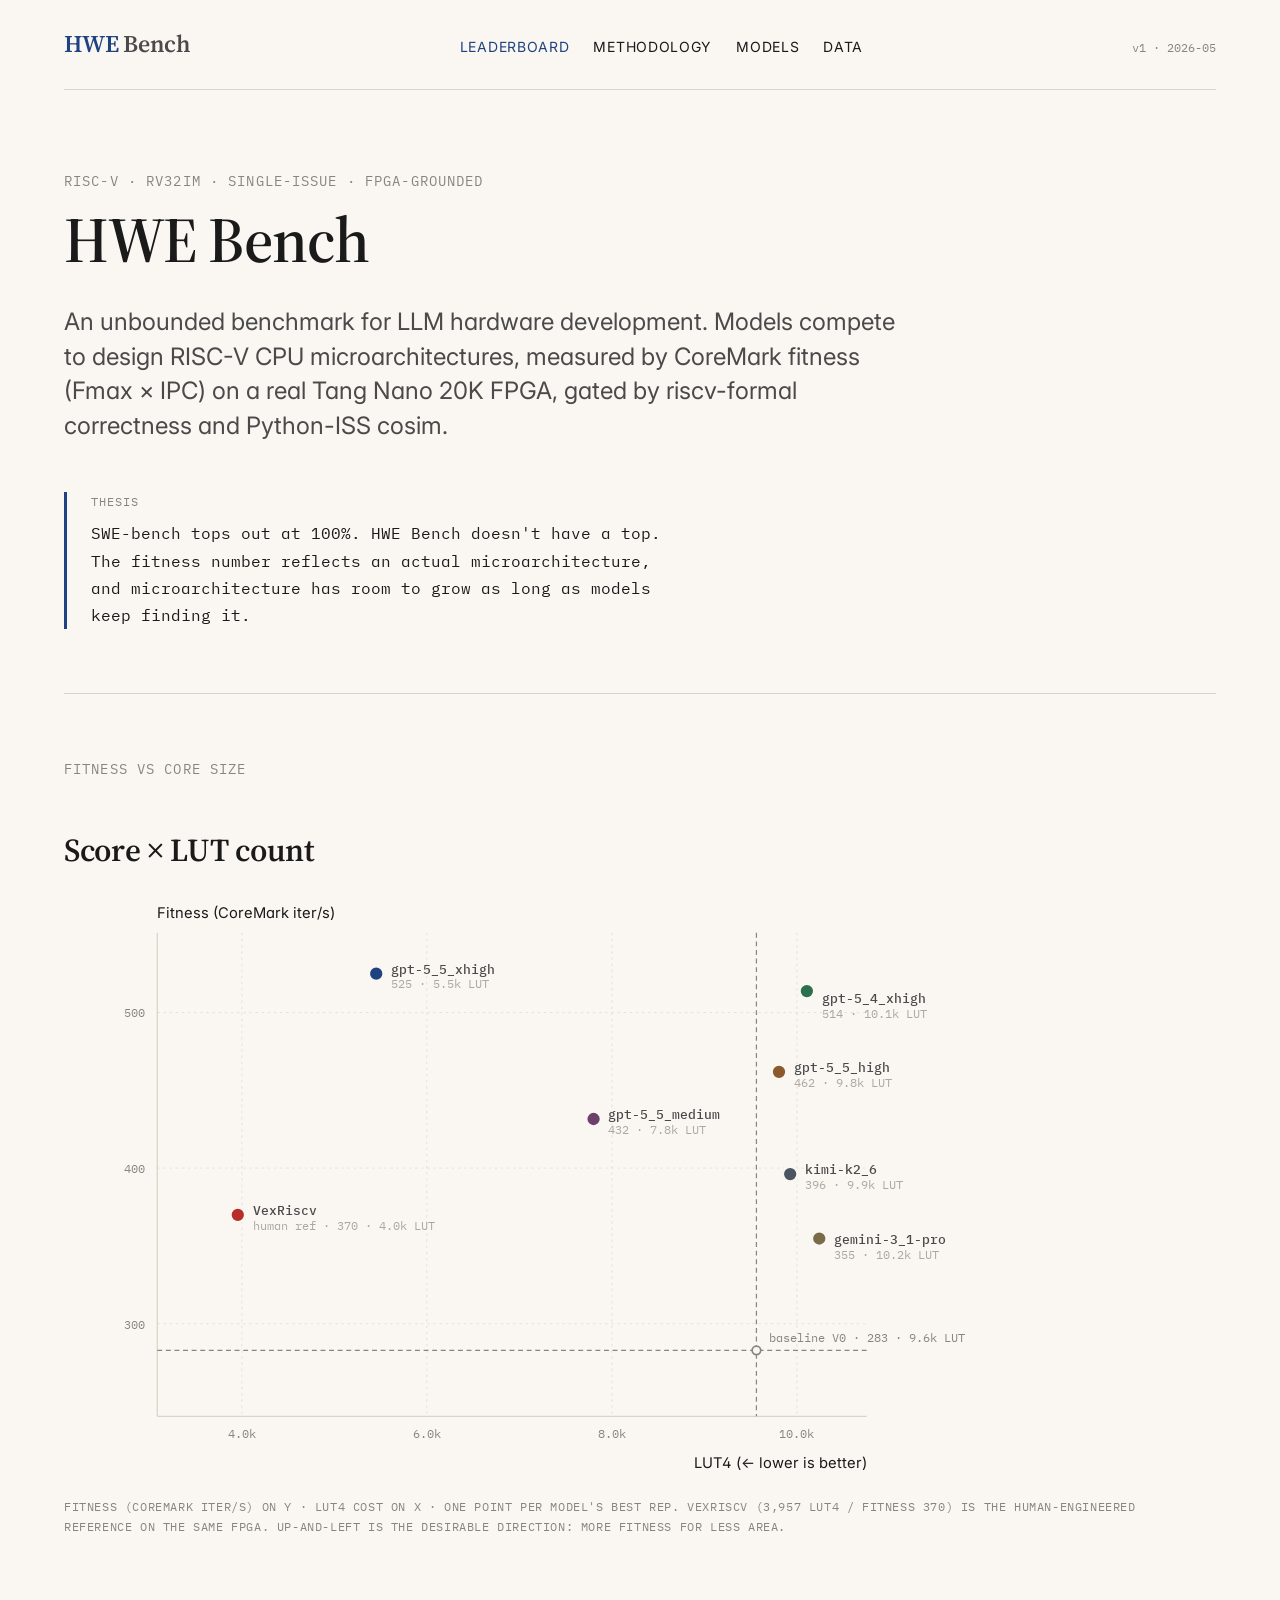
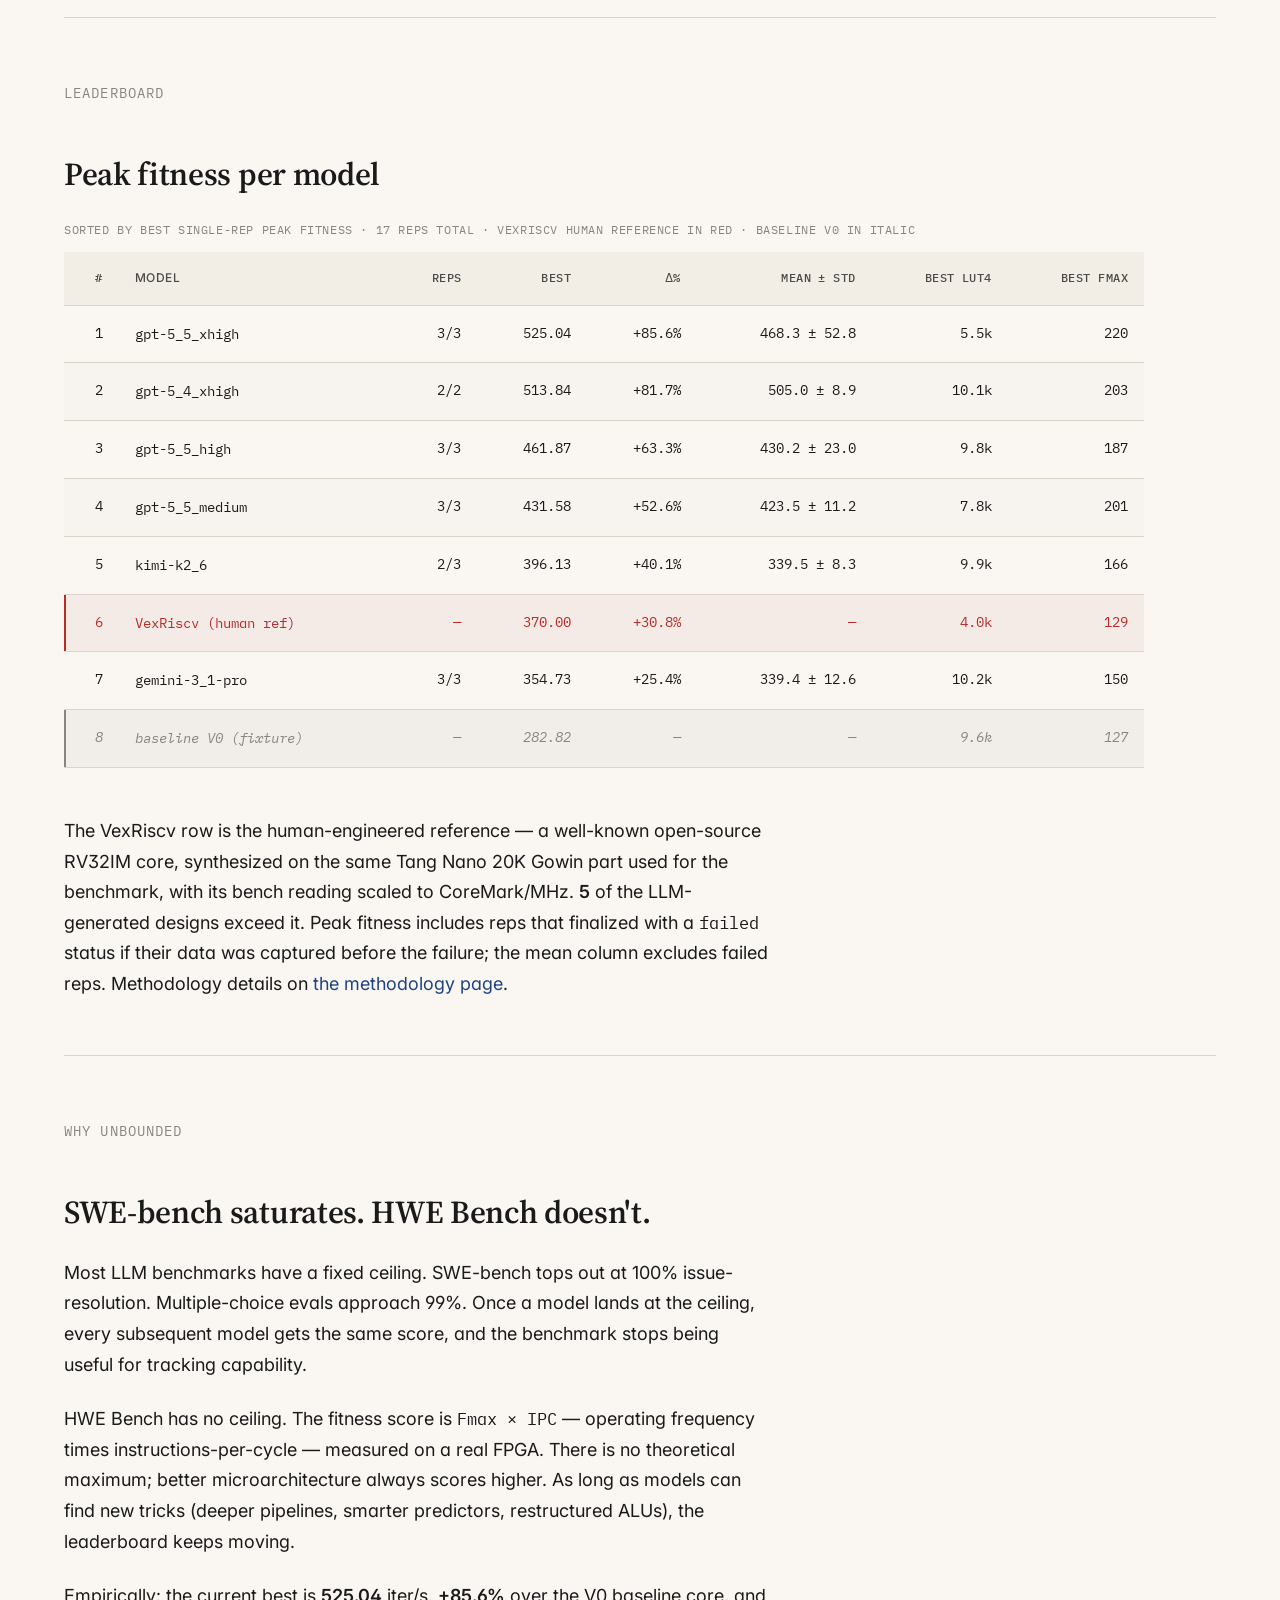
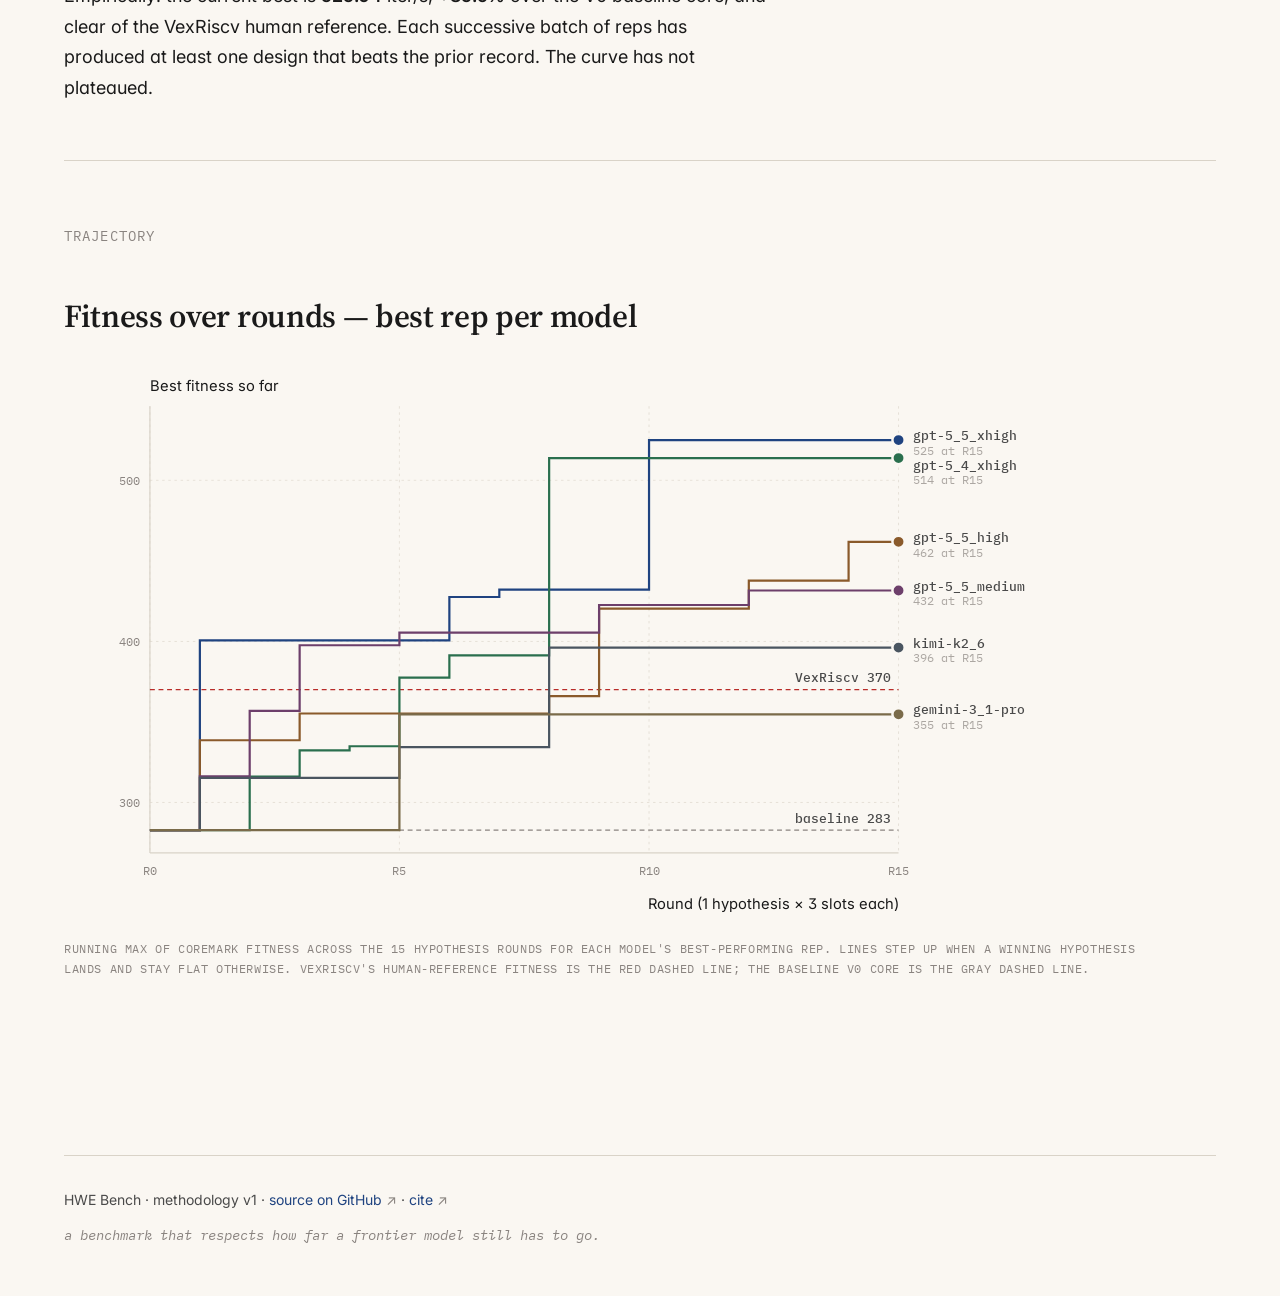
==== commit 34baca7b: "site + repo: add CITATION.cff, custom domain hwebench.com, footer cite link - CITATION.cff at the re" ====
--- a/site/index.html
+++ b/site/index.html
@@ -297,7 +297,11 @@
 
 
 <footer class="bot">
-  <div>HWE Bench · methodology v1 · <a href="https://github.com/FeSens/auto-arch-tournament" class="ext">source on GitHub</a></div>
+  <div>
+    HWE Bench · methodology v1 ·
+    <a href="https://github.com/FeSens/auto-arch-tournament" class="ext">source on GitHub</a> ·
+    <a href="https://github.com/FeSens/auto-arch-tournament/blob/main/CITATION.cff" class="ext">cite</a>
+  </div>
   <div class="manifesto">a benchmark that respects how far a frontier model still has to go.</div>
 </footer>
 
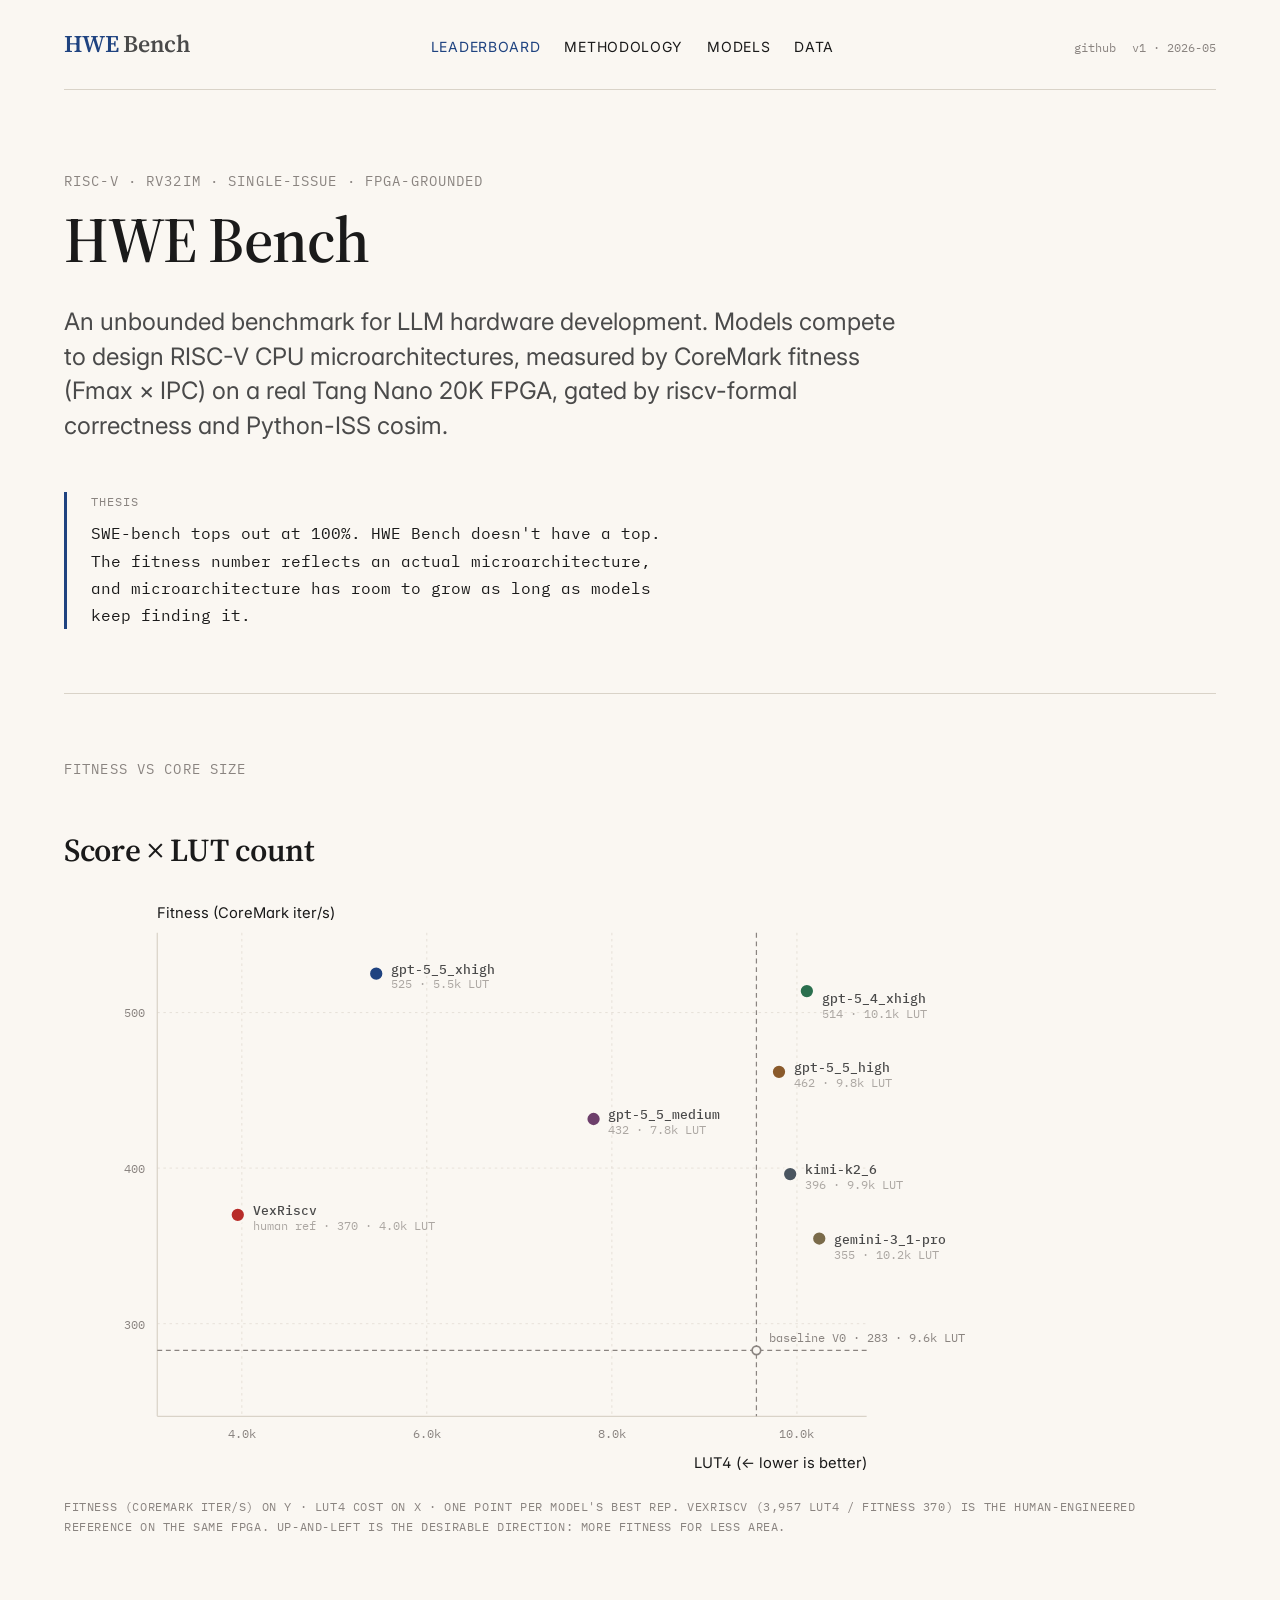
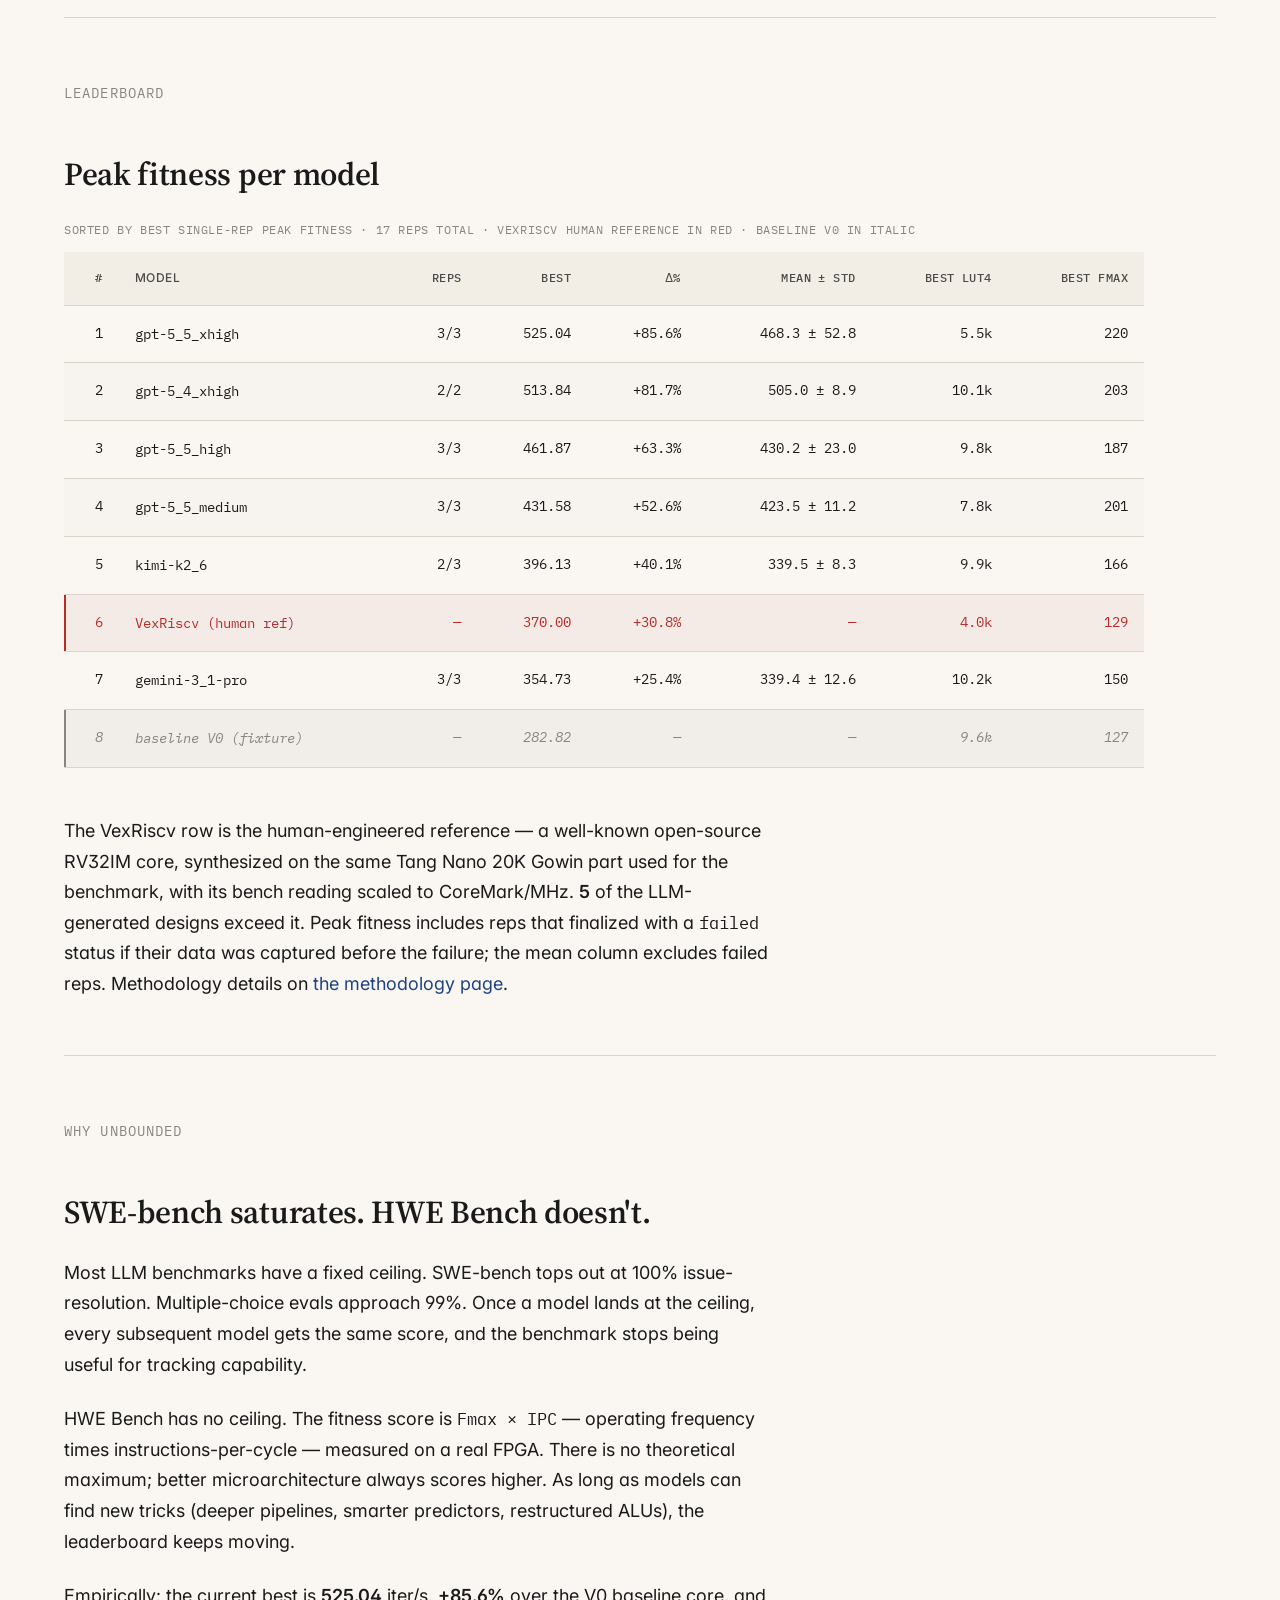
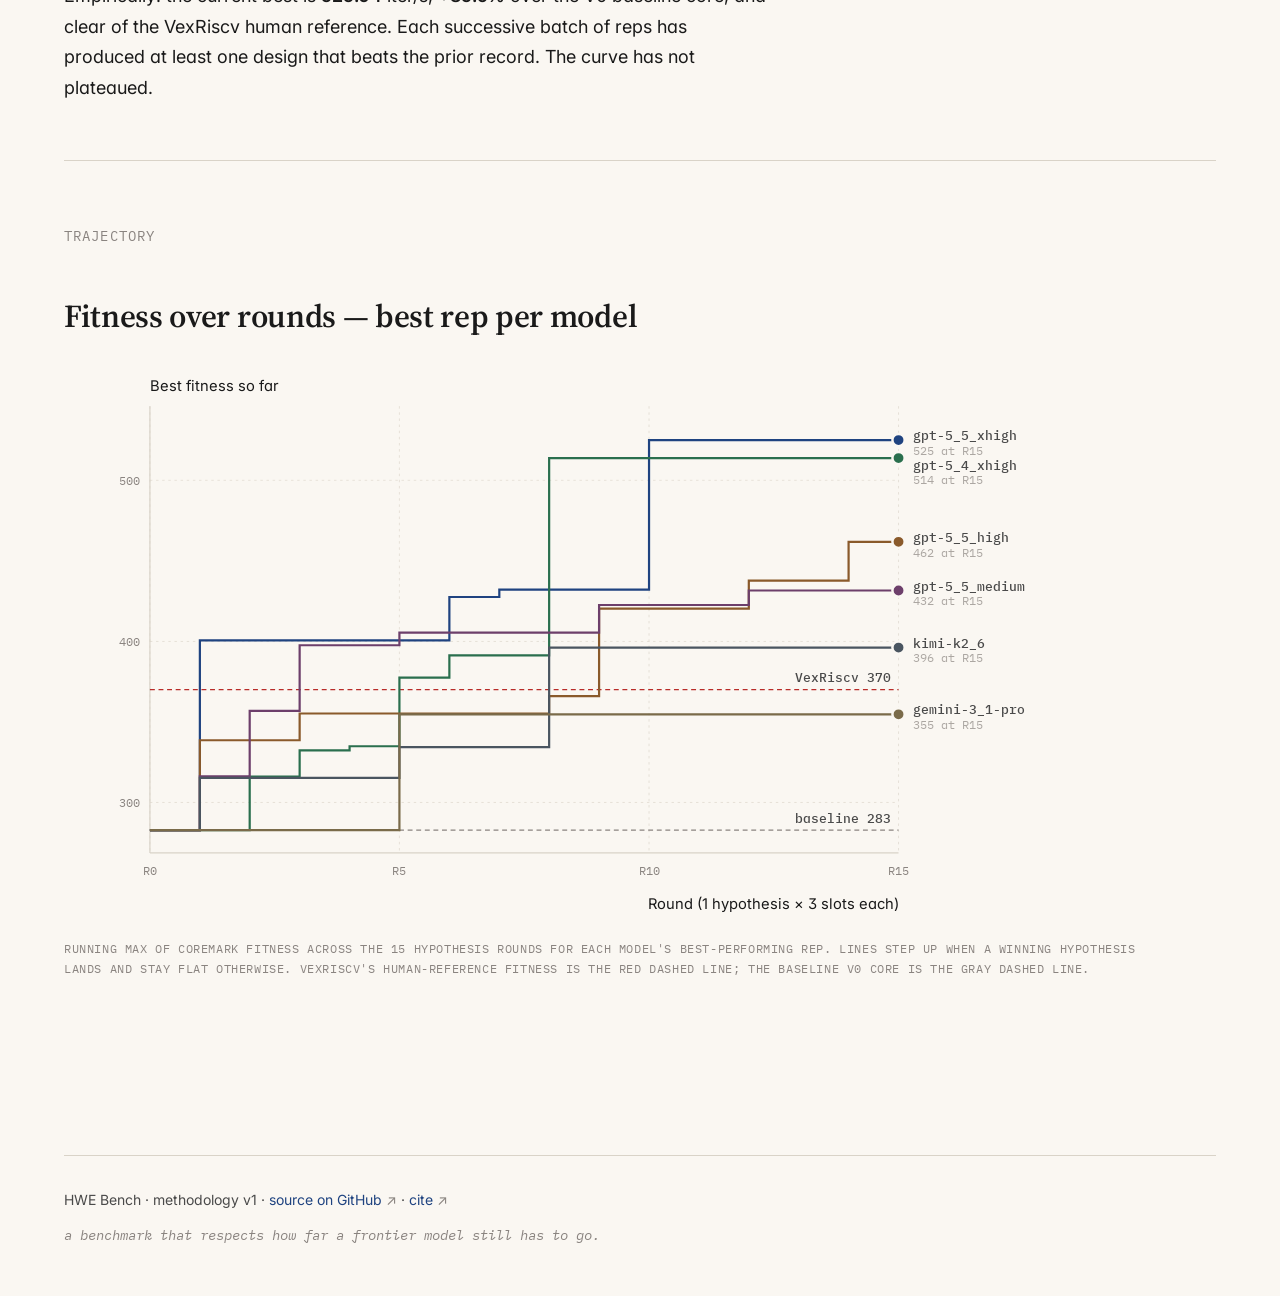
==== commit 4dce15e6: "site: top-nav github link next to version stamp Subtle mono-typed 'github' link on the right side of" ====
--- a/site/index.html
+++ b/site/index.html
@@ -20,7 +20,10 @@
     <li><a href="models.html">Models</a></li>
     <li><a href="data.html">Data</a></li>
   </ul>
-  <span class="version">v1 · 2026-05</span>
+  <div class="meta">
+    <a href="https://github.com/FeSens/auto-arch-tournament" class="repo" aria-label="HWE Bench source on GitHub">github</a>
+    <span class="version">v1 · 2026-05</span>
+  </div>
 </nav>
 
 <section class="hero-block">
--- a/site/css/style.css
+++ b/site/css/style.css
@@ -127,6 +127,23 @@
   color: var(--ink-muted);
   letter-spacing: 0;
   text-transform: none;
+}
+nav.top .meta {
+  display: flex;
+  align-items: baseline;
+  gap: var(--s-4);
+}
+nav.top .repo {
+  font-family: var(--font-mono);
+  font-size: var(--text-xs);
+  color: var(--ink-muted);
+  letter-spacing: 0;
+  text-transform: none;
+}
+nav.top .repo:hover, nav.top .repo:focus-visible {
+  color: var(--ink);
+  text-decoration: underline;
+  text-underline-offset: 2px;
 }
 
 footer.bot {
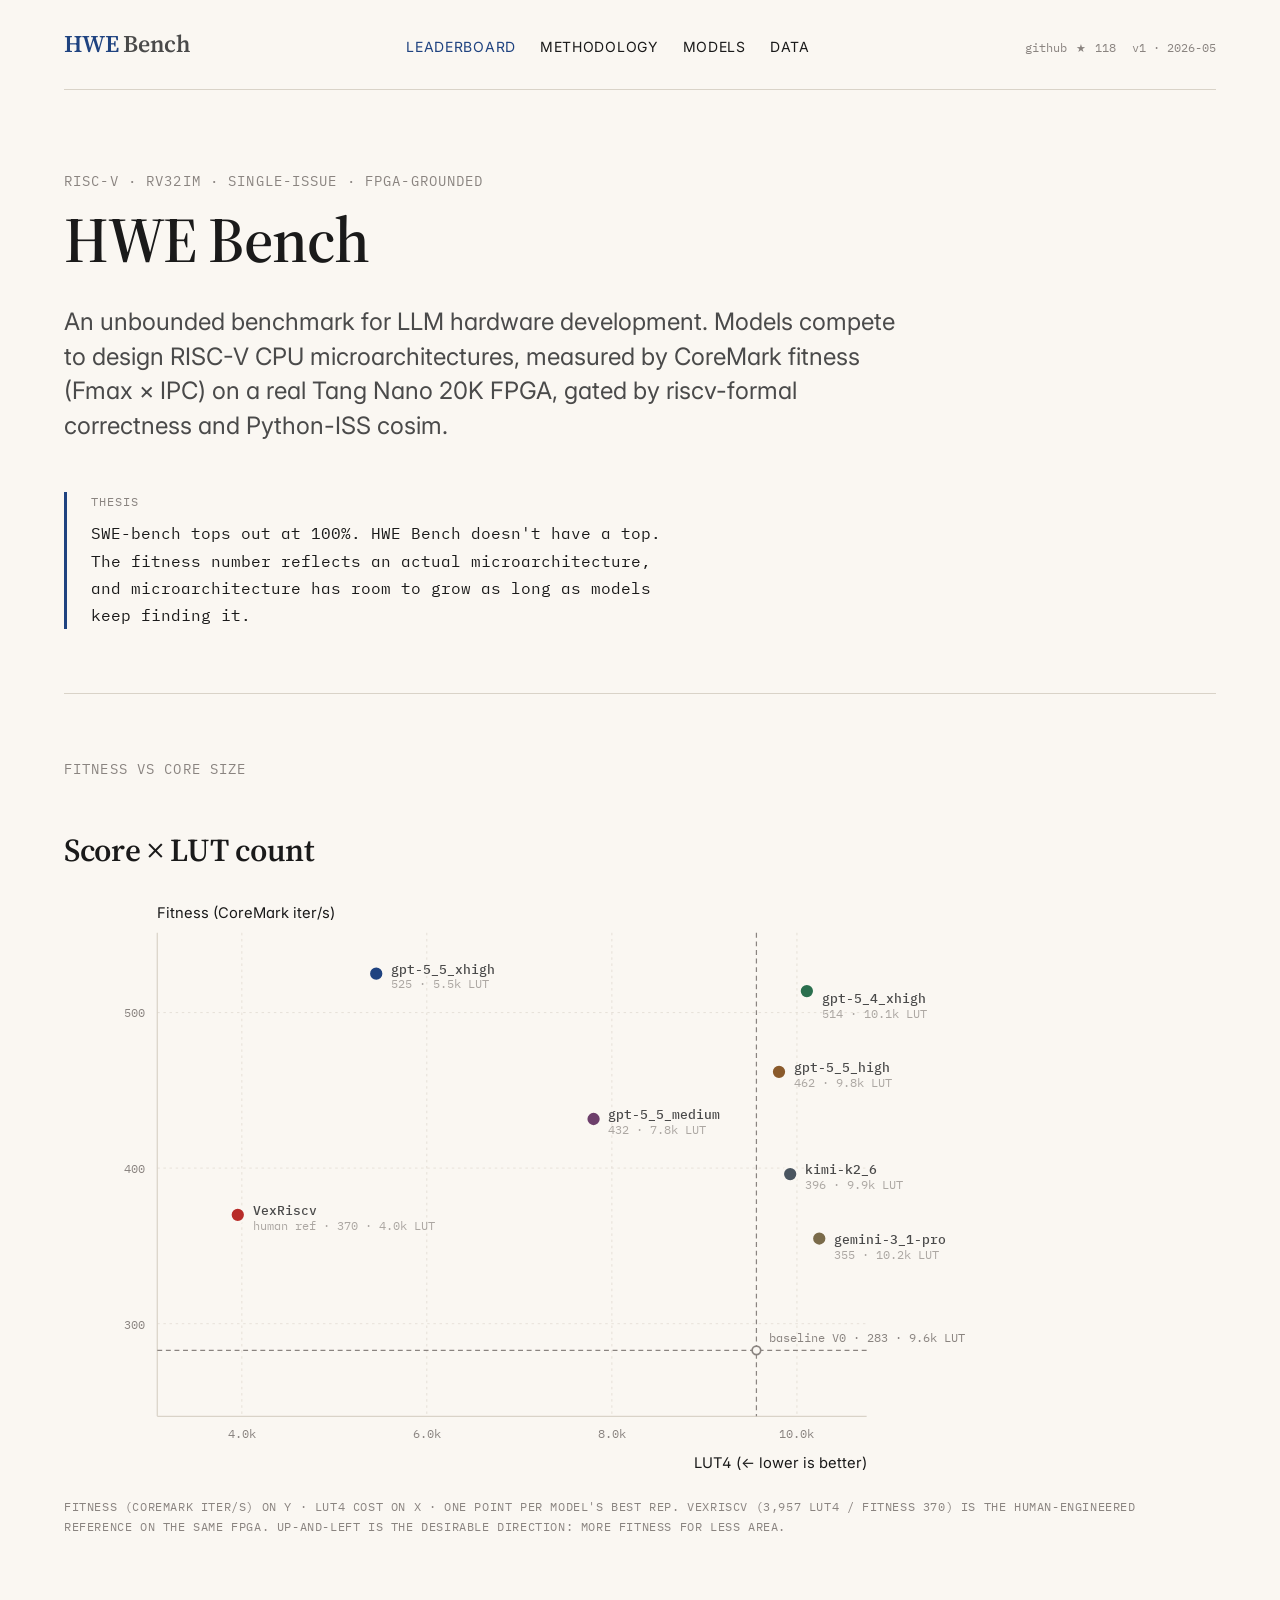
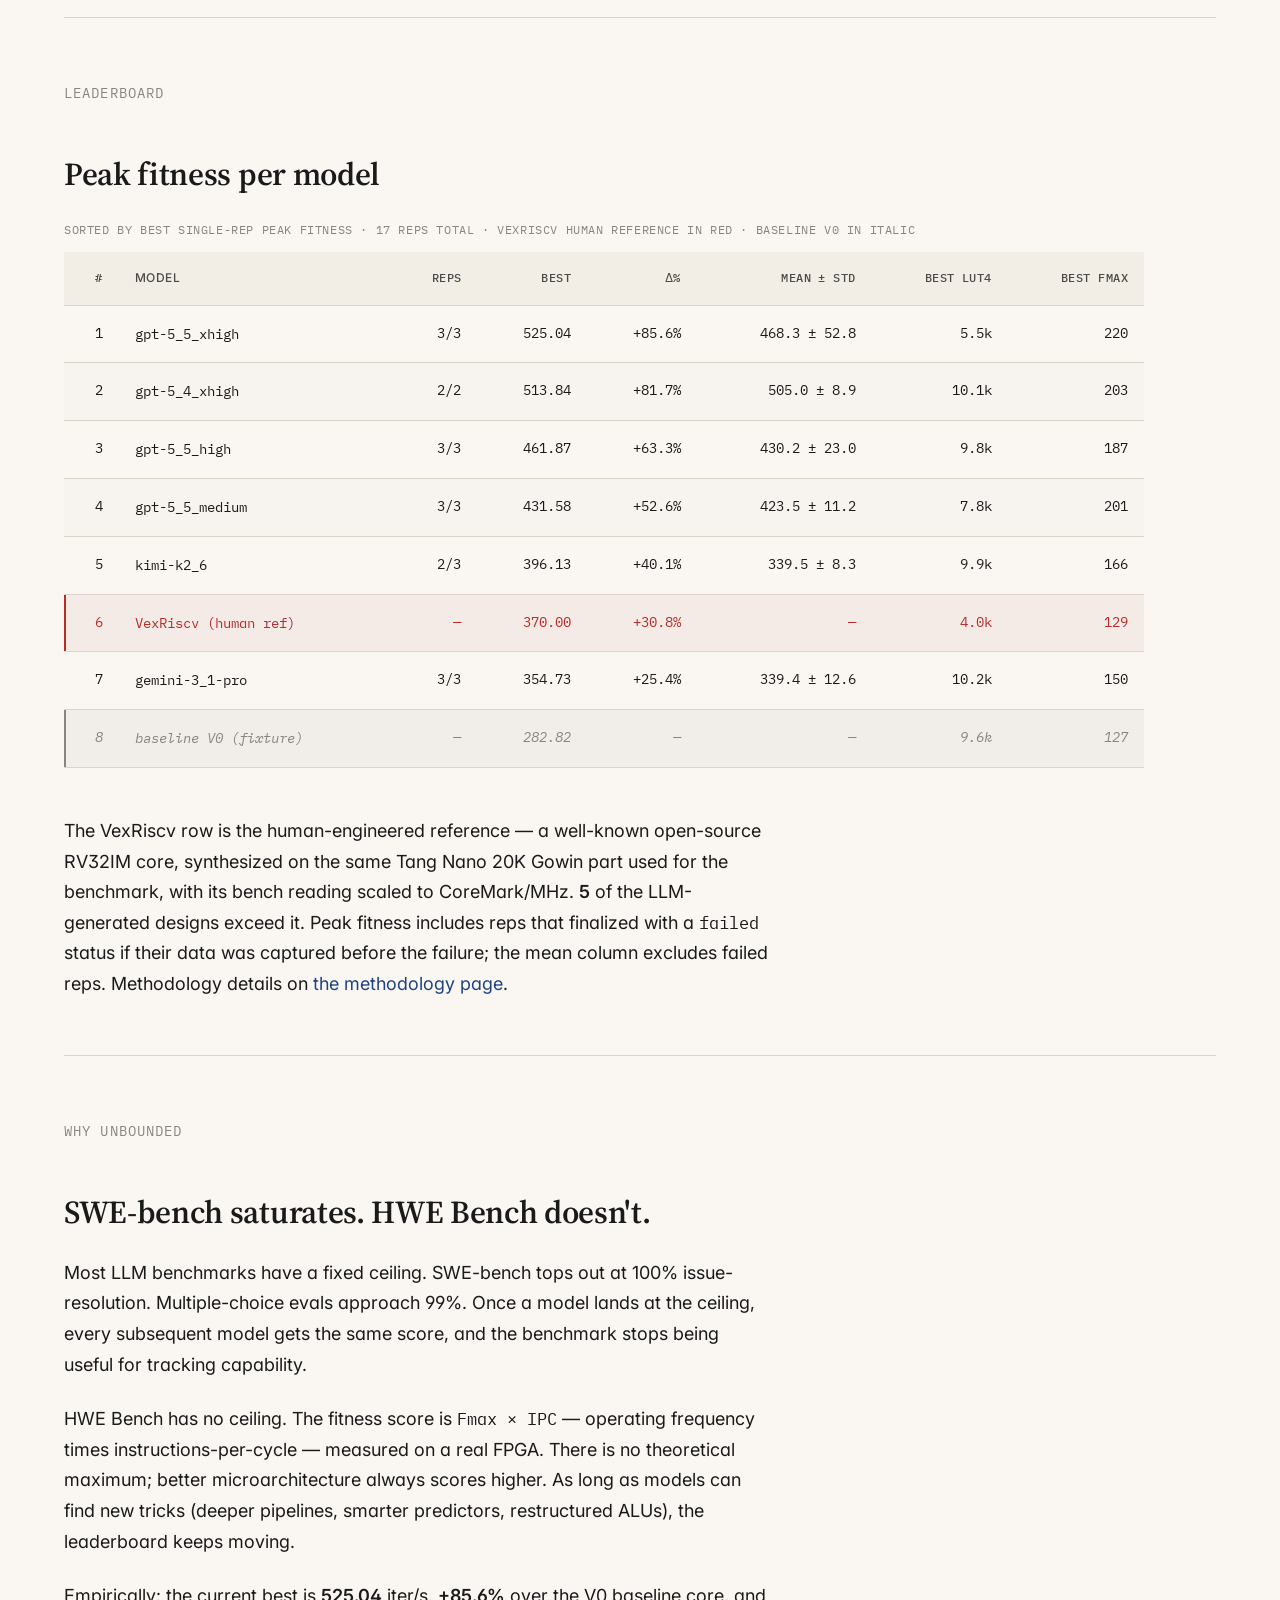
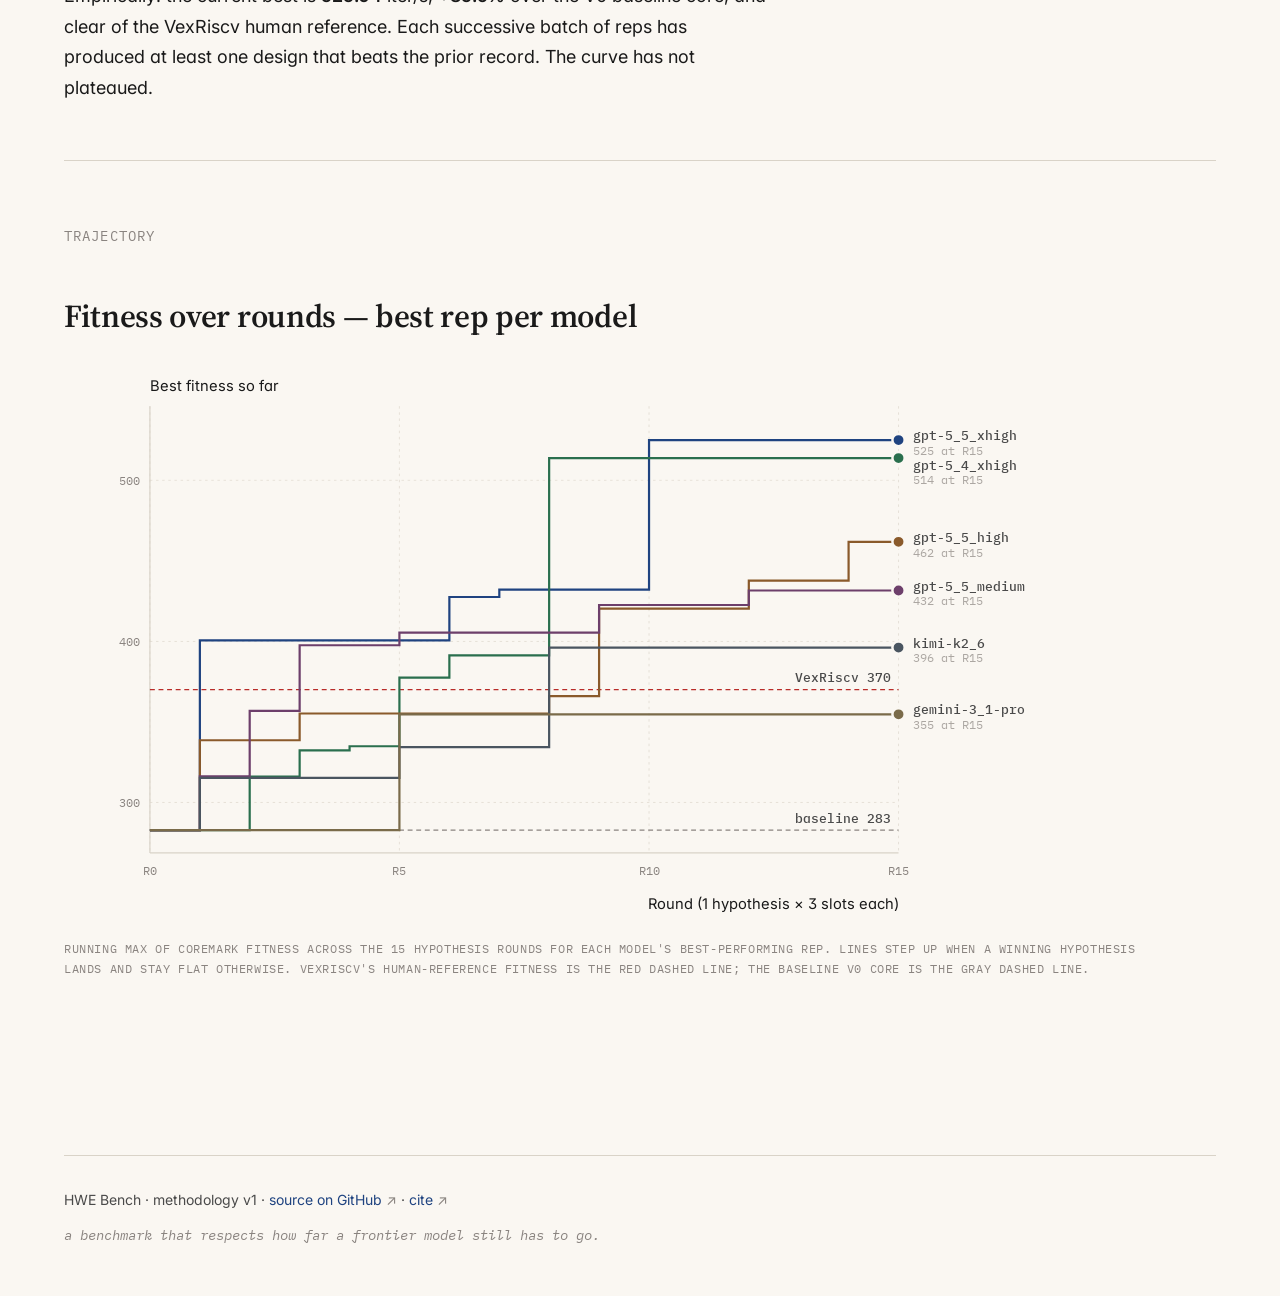
==== commit e75cc59a: "site: fetch + display GitHub star count in top nav Star count fetched at build time from the GitHub " ====
--- a/site/index.html
+++ b/site/index.html
@@ -21,7 +21,7 @@
     <li><a href="data.html">Data</a></li>
   </ul>
   <div class="meta">
-    <a href="https://github.com/FeSens/auto-arch-tournament" class="repo" aria-label="HWE Bench source on GitHub">github</a>
+    <a href="https://github.com/FeSens/auto-arch-tournament" class="repo" aria-label="HWE Bench source on GitHub — click to view repo and star">github <span class="star">★</span> <span class="star-count">118</span></a>
     <span class="version">v1 · 2026-05</span>
   </div>
 </nav>
--- a/site/css/style.css
+++ b/site/css/style.css
@@ -145,6 +145,19 @@
   text-decoration: underline;
   text-underline-offset: 2px;
 }
+nav.top .repo .star {
+  color: var(--ink-muted);
+  margin: 0 0.15em 0 0.2em;
+  font-size: 0.95em;
+}
+nav.top .repo:hover .star,
+nav.top .repo:focus-visible .star { color: var(--accent); }
+nav.top .repo .star-count {
+  font-variant-numeric: tabular-nums;
+  color: var(--ink-muted);
+}
+nav.top .repo:hover .star-count,
+nav.top .repo:focus-visible .star-count { color: var(--ink); }
 
 footer.bot {
   margin-top: var(--s-24);
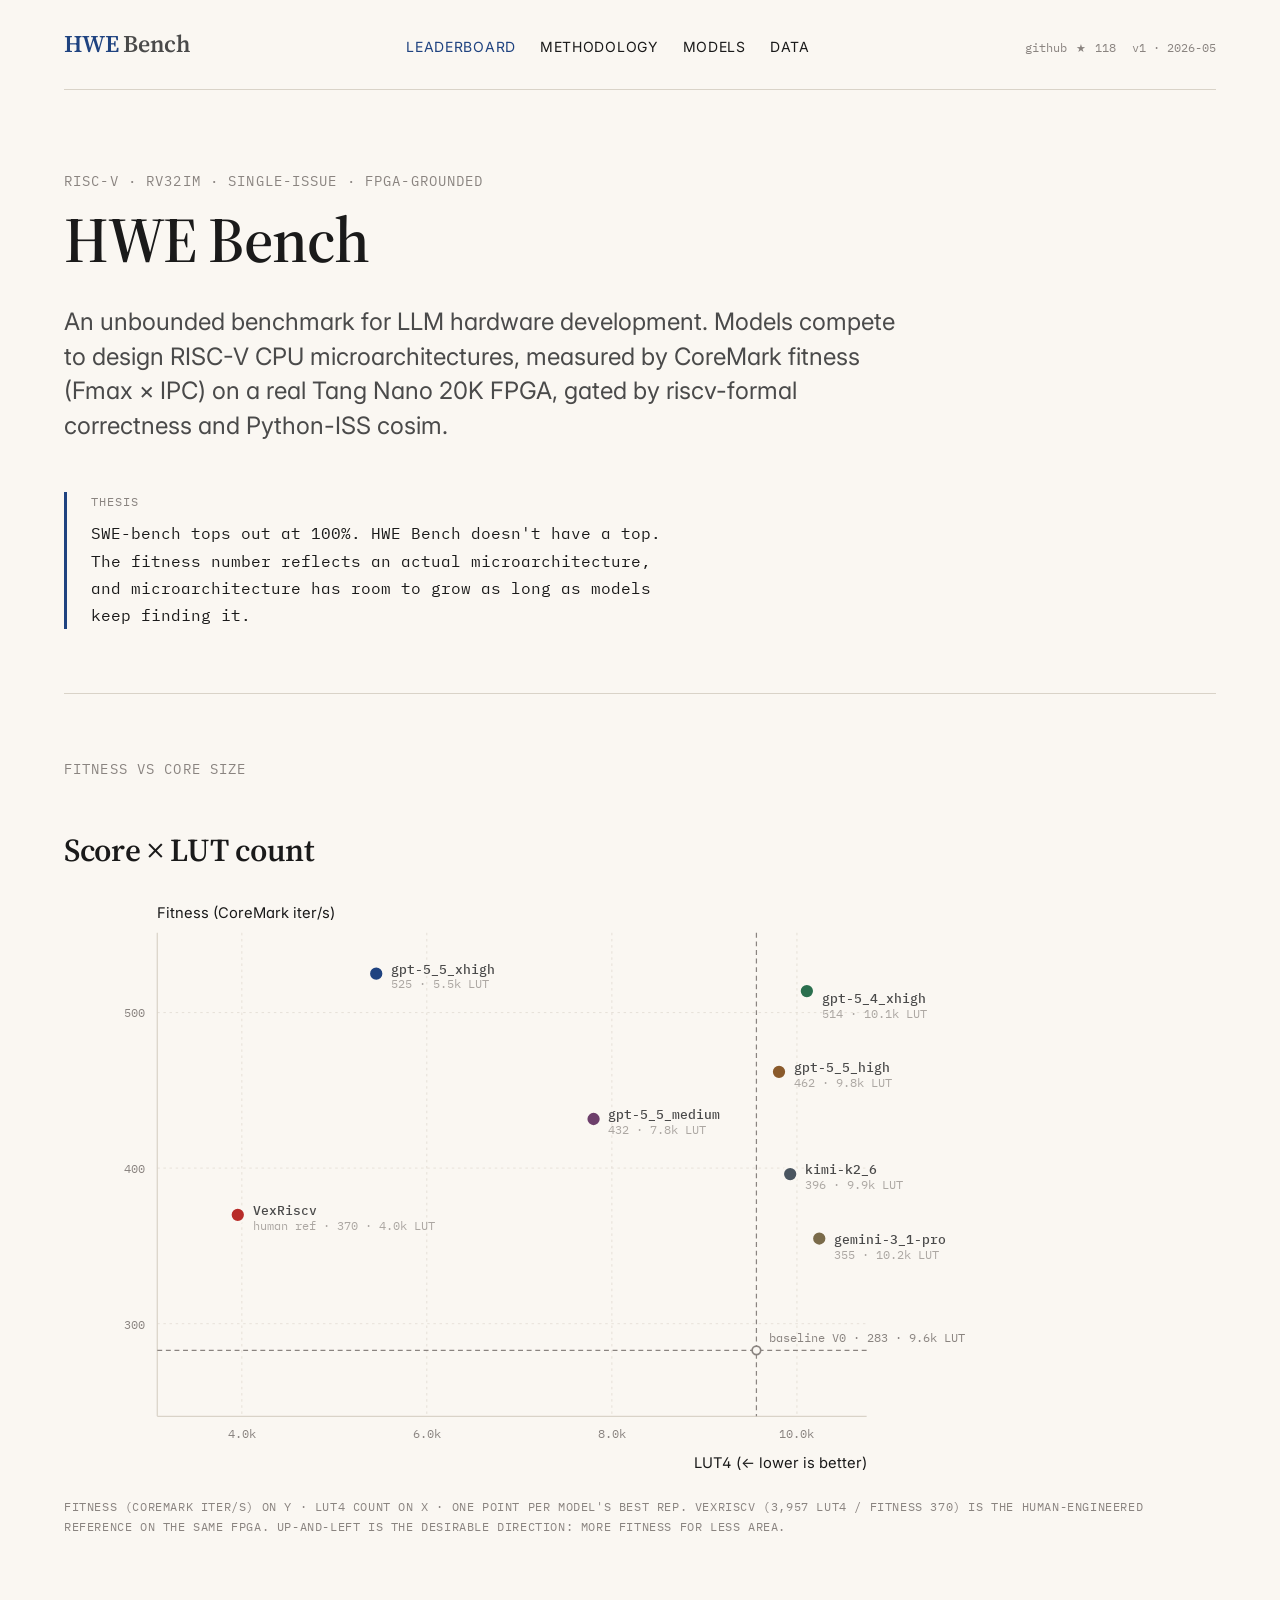
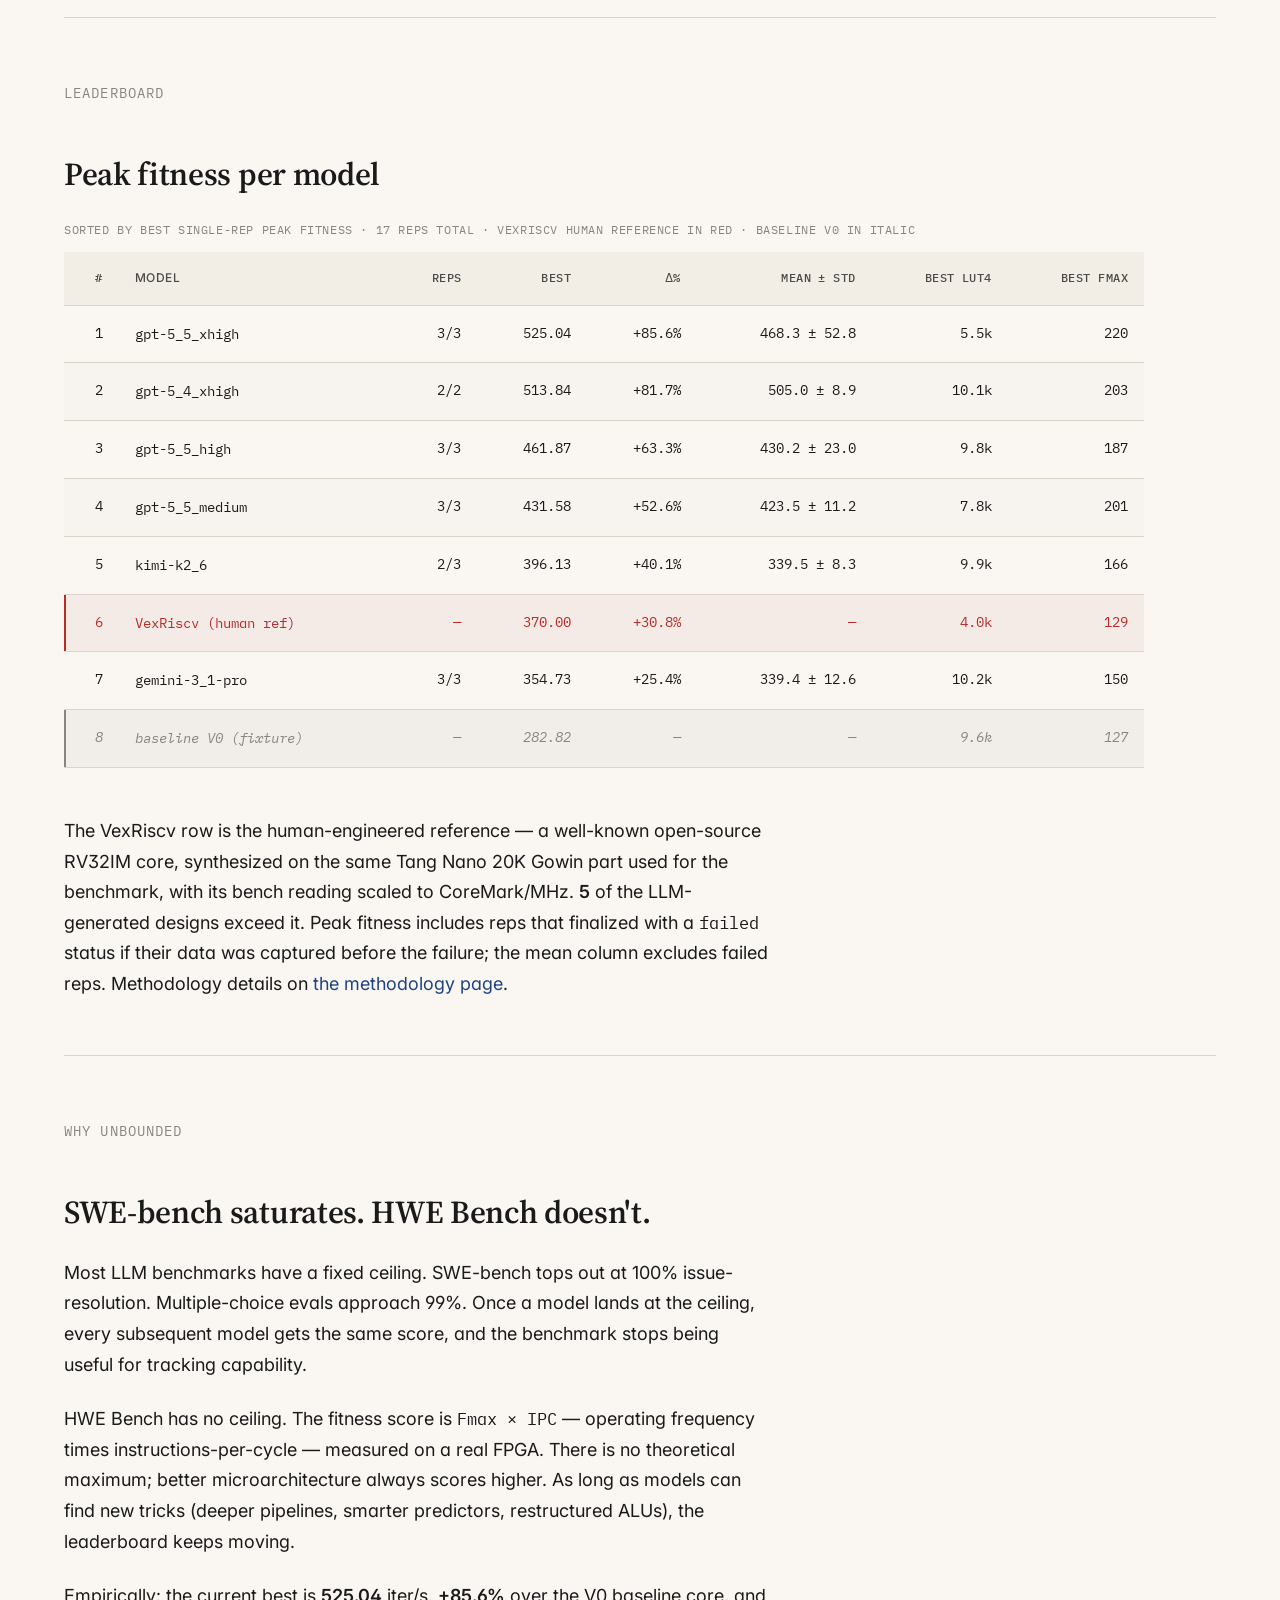
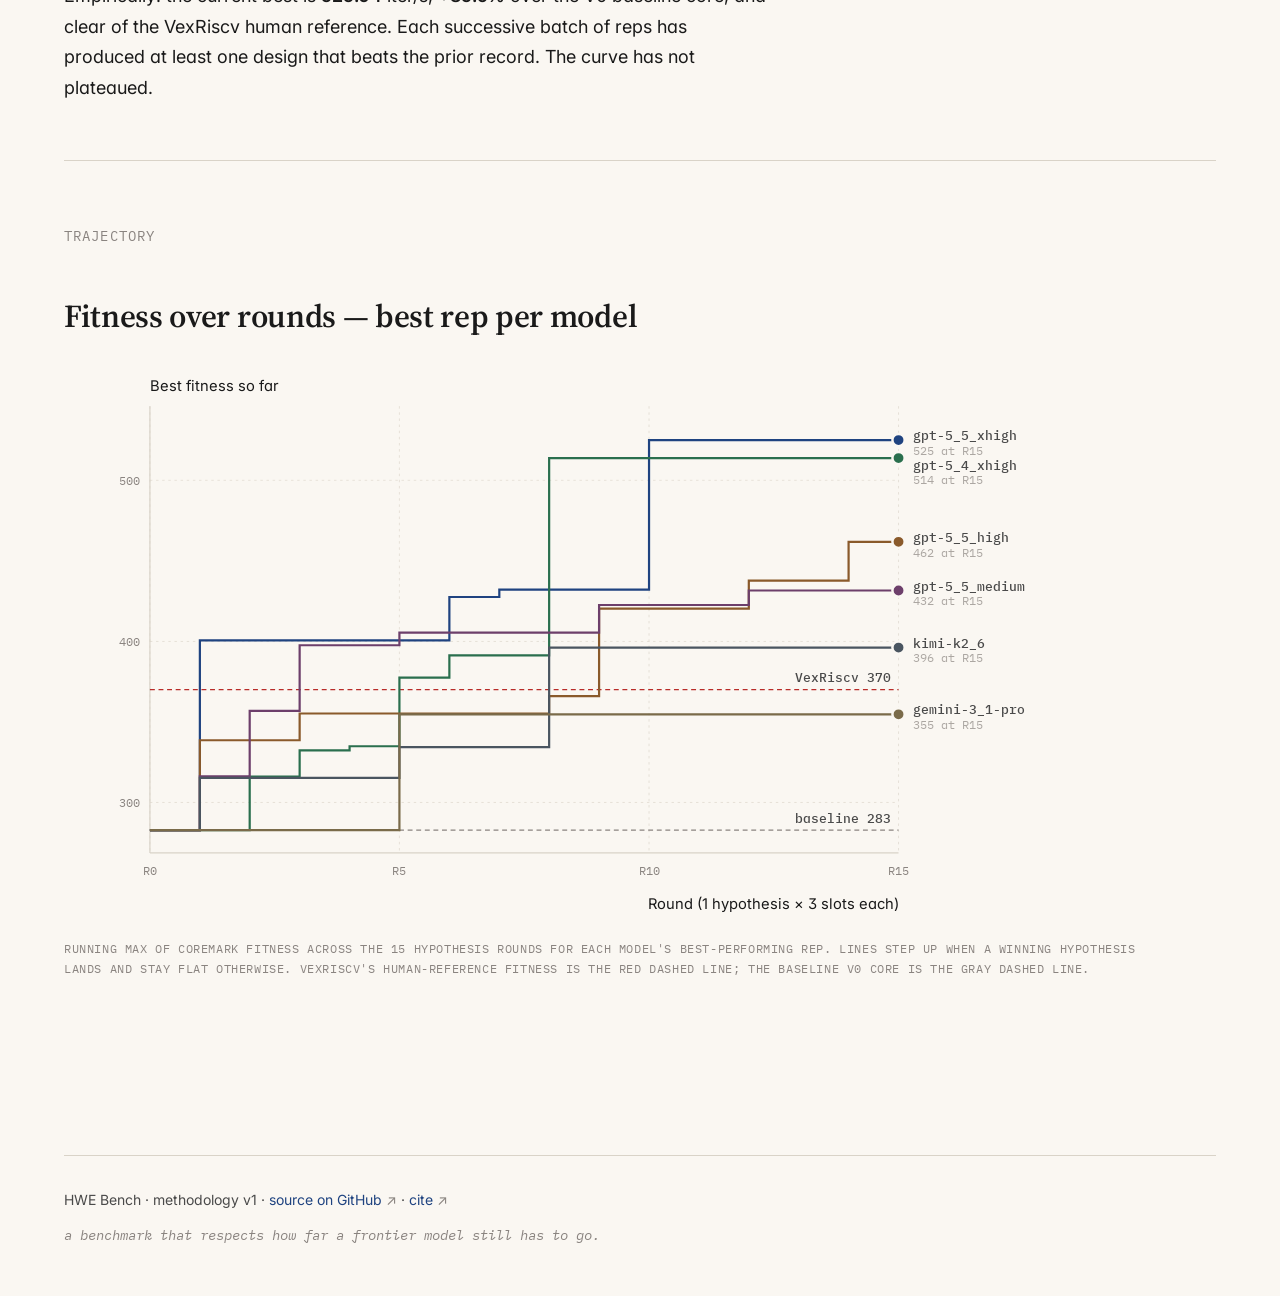
==== commit fdda5b42: "site: 'LUT4 cost' → 'LUT4 count' in chart 1 caption" ====
--- a/site/index.html
+++ b/site/index.html
@@ -93,7 +93,7 @@
   <text class="tick" x="153.6" y="271.8" fill="var(--c-human)" fill-opacity="0.7">human ref · 370 · 4.0k LUT</text>
 </svg>
     <figcaption>
-      Fitness (CoreMark iter/s) on Y · LUT4 cost on X · one point per model's best rep.
+      Fitness (CoreMark iter/s) on Y · LUT4 count on X · one point per model's best rep.
       VexRiscv (3,957 LUT4 / fitness 370) is the human-engineered reference on the same FPGA.
       Up-and-left is the desirable direction: more fitness for less area.
     </figcaption>
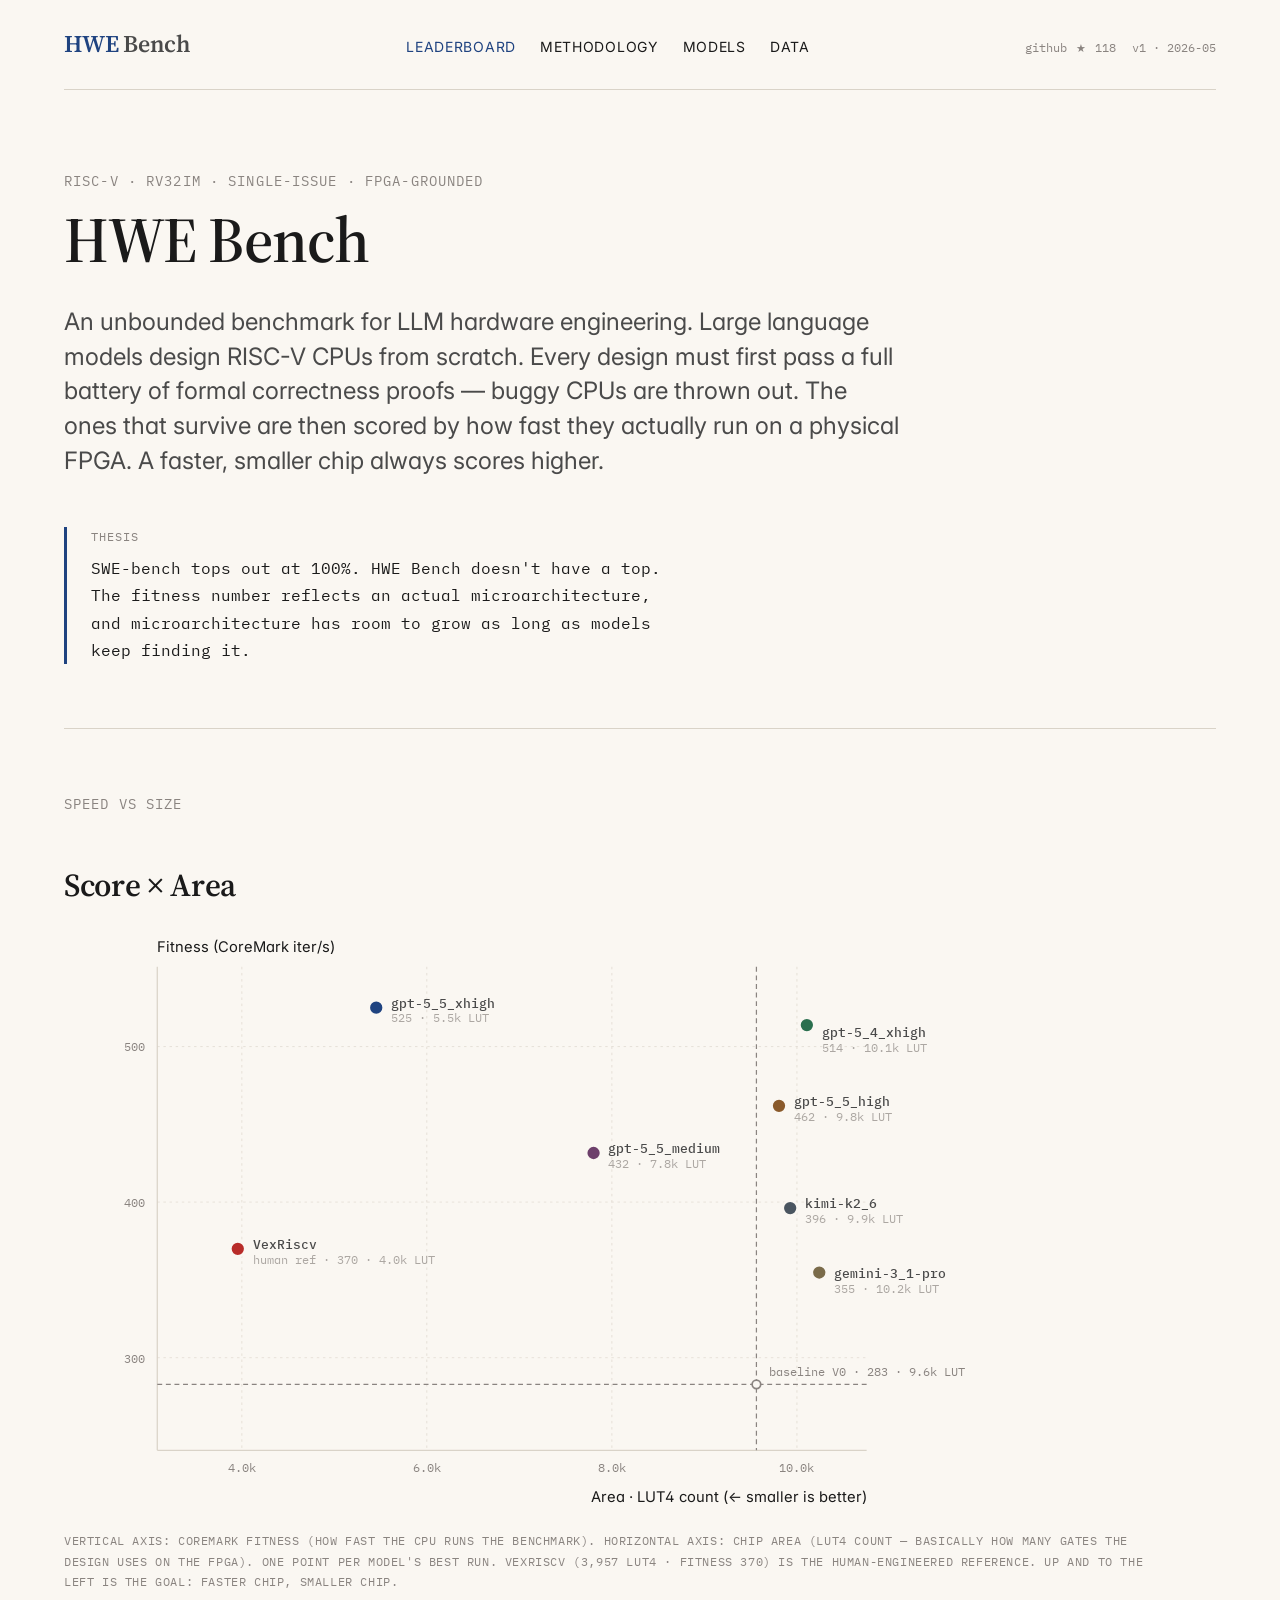
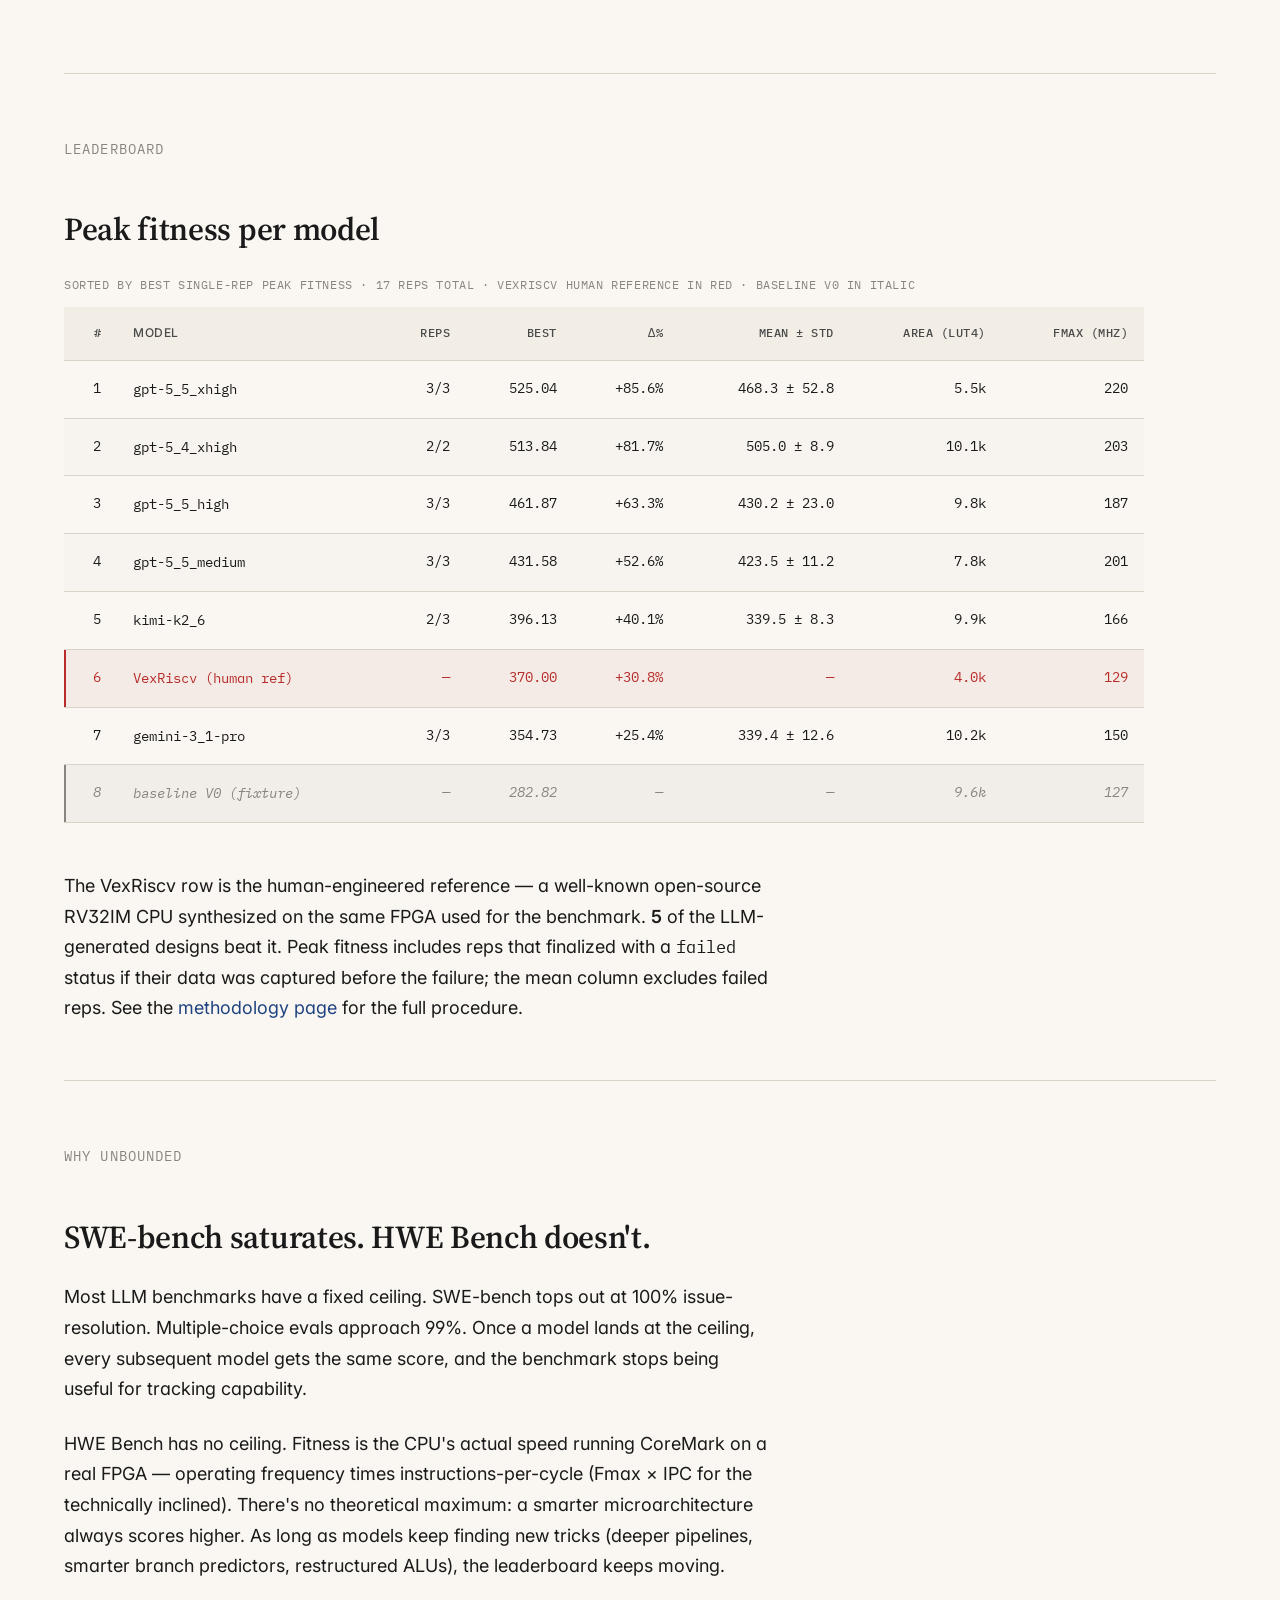
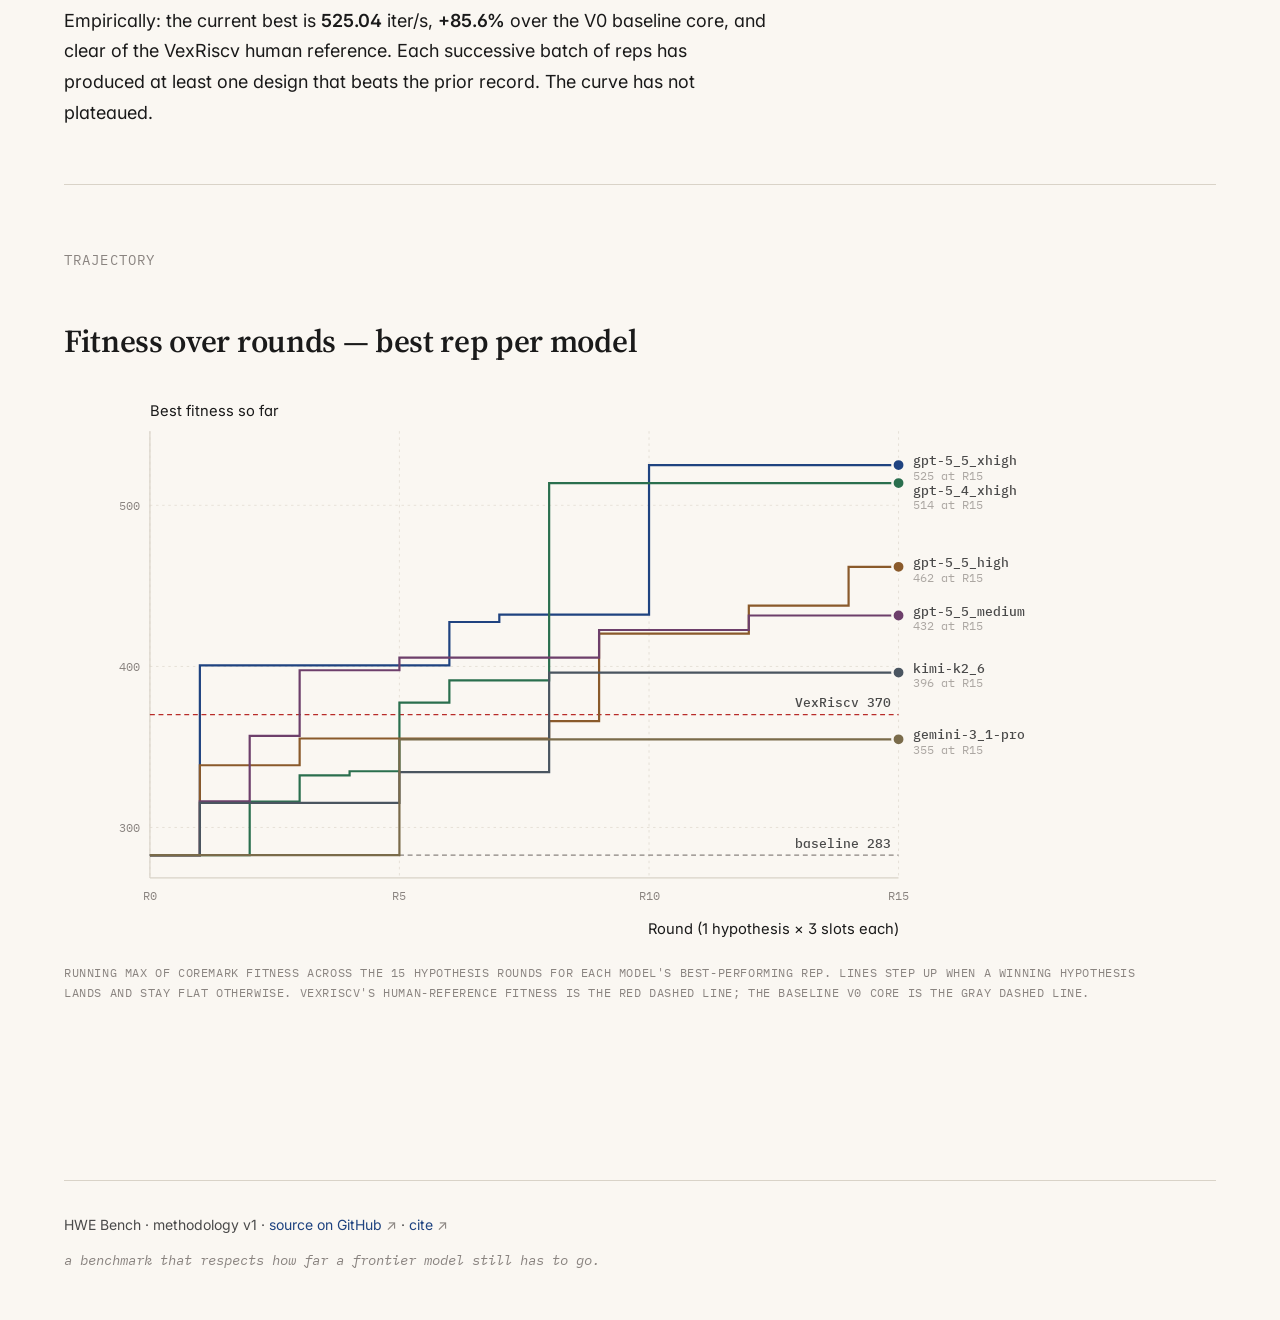
==== commit 8a32d978: "site: more approachable hero, 'LUT4' → 'Area (LUT4)', drop 'Tang Nano 20K' from user-facing copy Per" ====
--- a/site/index.html
+++ b/site/index.html
@@ -4,7 +4,7 @@
 <meta charset="utf-8">
 <meta name="viewport" content="width=device-width, initial-scale=1">
 <title>HWE Bench — RISC-V CPU design benchmark for LLMs</title>
-<meta name="description" content="HWE Bench is an unbounded benchmark for LLM-generated RISC-V CPU designs, measured by Fmax × IPC on a real FPGA under formal-verification correctness gates.">
+<meta name="description" content="HWE Bench is an unbounded benchmark for LLM hardware engineering. Models design RISC-V CPUs that are scored by how fast they actually run on a real FPGA — only after passing formal correctness proofs.">
 <link rel="stylesheet" href="https://fonts.googleapis.com/css2?family=Source+Serif+4:opsz,wght@8..60,400;8..60,600&family=Inter:wght@400;500;600&family=IBM+Plex+Mono:ital,wght@0,400;0,500;1,400&display=swap">
 <link rel="stylesheet" href="css/style.css">
 <link rel="stylesheet" href="css/print.css">
@@ -30,10 +30,11 @@
   <div class="hero-eyebrow">RISC-V · RV32IM · single-issue · FPGA-grounded</div>
   <h1 class="hero">HWE Bench</h1>
   <p class="hero-lede">
-    An unbounded benchmark for LLM hardware development.
-    Models compete to design RISC-V CPU microarchitectures, measured by CoreMark
-    fitness (Fmax × IPC) on a real Tang Nano 20K FPGA, gated by riscv-formal
-    correctness and Python-ISS cosim.
+    An unbounded benchmark for LLM hardware engineering.
+    Large language models design RISC-V CPUs from scratch.
+    Every design must first pass a full battery of formal correctness proofs —
+    buggy CPUs are thrown out. The ones that survive are then scored by how fast
+    they actually run on a physical FPGA. A faster, smaller chip always scores higher.
   </p>
   <div class="hero-thesis">
     <span class="label">Thesis</span>
@@ -44,8 +45,8 @@
 </section>
 
 <section class="section">
-  <div class="eyebrow">Fitness vs core size</div>
-  <h2>Score × LUT count</h2>
+  <div class="eyebrow">Speed vs size</div>
+  <h2>Score × Area</h2>
   <figure class="chart">
     <svg viewBox="0 0 880 480" role="img" aria-label="Fitness versus LUT4 by model">
   <line class="grid" x1="76" y1="348.5" x2="654" y2="348.5"/>
@@ -69,7 +70,7 @@
   <circle cx="564.2" cy="370.2" r="3.5" fill="var(--bg)" stroke="var(--ink-muted)" stroke-width="1.4"/>
   <text class="tick" x="574.2" y="363.2" fill="var(--ink-muted)" text-anchor="start">baseline V0 · 283 · 9.6k LUT</text>
   <text class="axis-label" x="76" y="18" text-anchor="start">Fitness (CoreMark iter/s)</text>
-  <text class="axis-label" x="654" y="466" text-anchor="end">LUT4  (← lower is better)</text>
+  <text class="axis-label" x="654" y="466" text-anchor="end">Area · LUT4 count  (← smaller is better)</text>
   <circle class="point" cx="254.4" cy="63.3" r="6" fill="var(--c1)"/>
   <circle class="point" cx="605.3" cy="77.5" r="6" fill="var(--c2)"/>
   <circle class="point" cx="582.6" cy="143.3" r="6" fill="var(--c3)"/>
@@ -93,9 +94,10 @@
   <text class="tick" x="153.6" y="271.8" fill="var(--c-human)" fill-opacity="0.7">human ref · 370 · 4.0k LUT</text>
 </svg>
     <figcaption>
-      Fitness (CoreMark iter/s) on Y · LUT4 count on X · one point per model's best rep.
-      VexRiscv (3,957 LUT4 / fitness 370) is the human-engineered reference on the same FPGA.
-      Up-and-left is the desirable direction: more fitness for less area.
+      Vertical axis: CoreMark fitness (how fast the CPU runs the benchmark).
+      Horizontal axis: chip area (LUT4 count — basically how many gates the design uses on the FPGA).
+      One point per model's best run. VexRiscv (3,957 LUT4 · fitness 370) is the human-engineered
+      reference. Up and to the left is the goal: faster chip, smaller chip.
     </figcaption>
   </figure>
 </section>
@@ -114,8 +116,8 @@
         <th class="num">Best</th>
         <th class="num">Δ%</th>
         <th class="num">Mean ± std</th>
-        <th class="num">Best LUT4</th>
-        <th class="num">Best Fmax</th>
+        <th class="num">Area (LUT4)</th>
+        <th class="num">Fmax (MHz)</th>
       </tr>
     </thead>
     <tbody>
@@ -203,12 +205,12 @@
   </table>
   </div>
   <p class="prose">
-    The VexRiscv row is the human-engineered reference — a well-known open-source RV32IM core,
-    synthesized on the same Tang Nano 20K Gowin part used for the benchmark, with its bench
-    reading scaled to CoreMark/MHz. <strong>5</strong> of the LLM-generated
-    designs exceed it. Peak fitness includes reps that finalized with a <code>failed</code>
-    status if their data was captured before the failure; the mean column excludes failed reps.
-    Methodology details on <a href="methodology.html">the methodology page</a>.
+    The VexRiscv row is the human-engineered reference — a well-known open-source RV32IM CPU
+    synthesized on the same FPGA used for the benchmark. <strong>5</strong>
+    of the LLM-generated designs beat it. Peak fitness includes reps that finalized with a
+    <code>failed</code> status if their data was captured before the failure; the mean column
+    excludes failed reps. See the <a href="methodology.html">methodology page</a> for the full
+    procedure.
   </p>
 </section>
 
@@ -222,11 +224,11 @@
     model gets the same score, and the benchmark stops being useful for tracking capability.
   </p>
   <p>
-    HWE Bench has no ceiling. The fitness score is <span class="mono">Fmax × IPC</span> —
-    operating frequency times instructions-per-cycle — measured on a real FPGA. There is
-    no theoretical maximum; better microarchitecture always scores higher. As long as models
-    can find new tricks (deeper pipelines, smarter predictors, restructured ALUs), the
-    leaderboard keeps moving.
+    HWE Bench has no ceiling. Fitness is the CPU's actual speed running CoreMark on a real
+    FPGA — operating frequency times instructions-per-cycle (Fmax × IPC for the technically
+    inclined). There's no theoretical maximum: a smarter microarchitecture always scores
+    higher. As long as models keep finding new tricks (deeper pipelines, smarter branch
+    predictors, restructured ALUs), the leaderboard keeps moving.
   </p>
   <p>
     Empirically: the current best is <strong>525.04</strong>
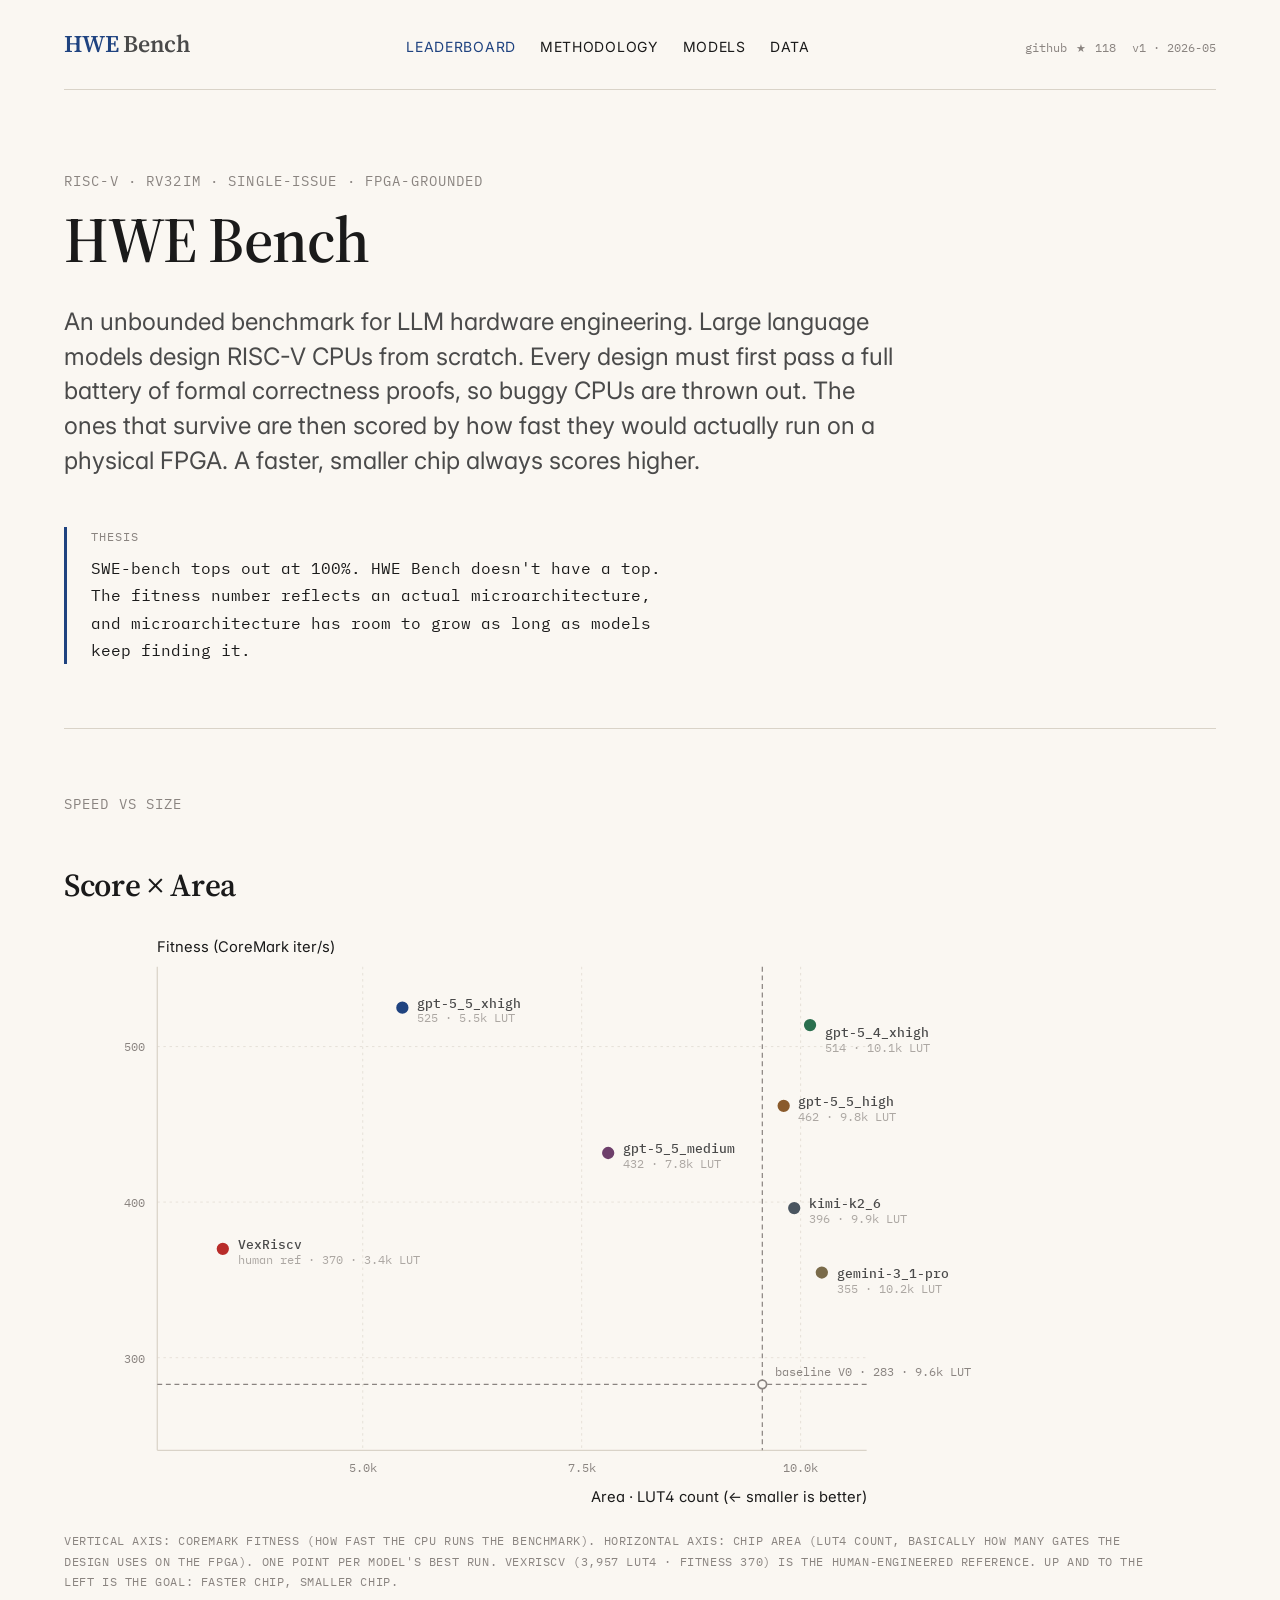
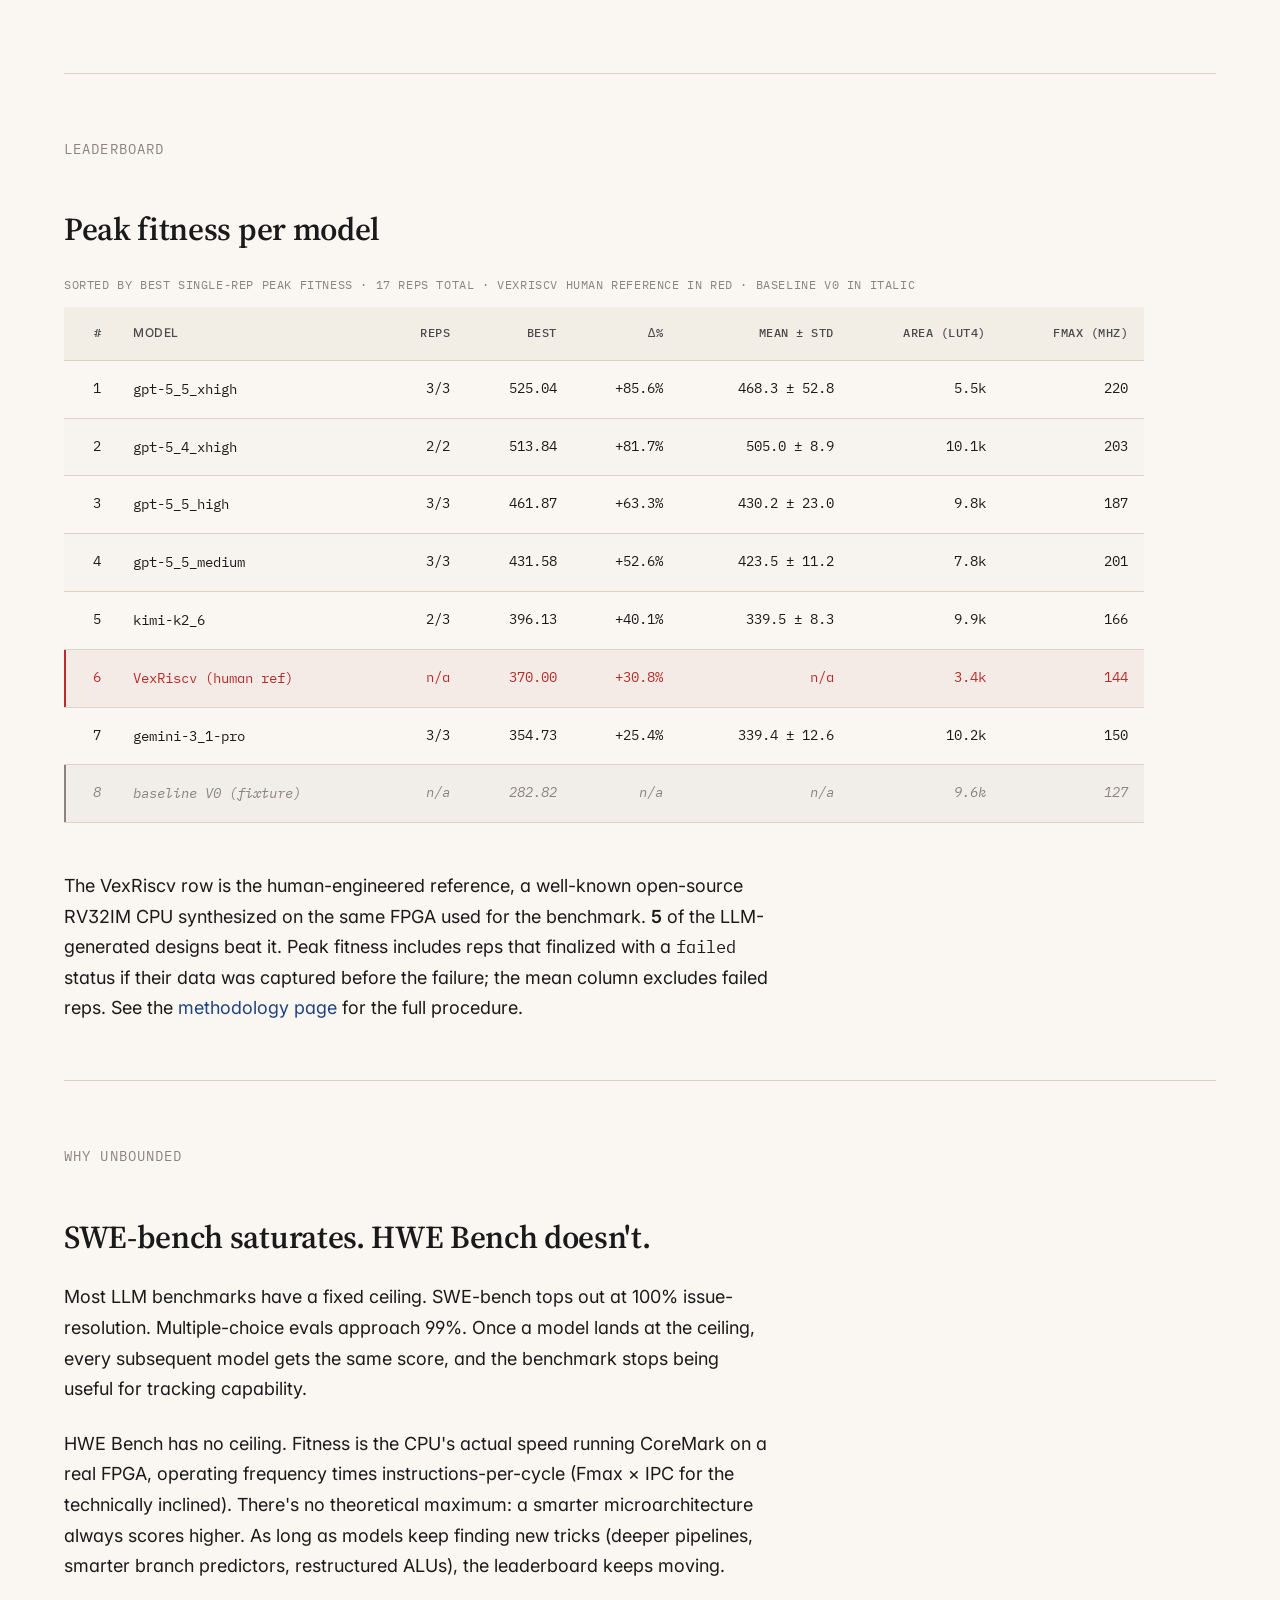
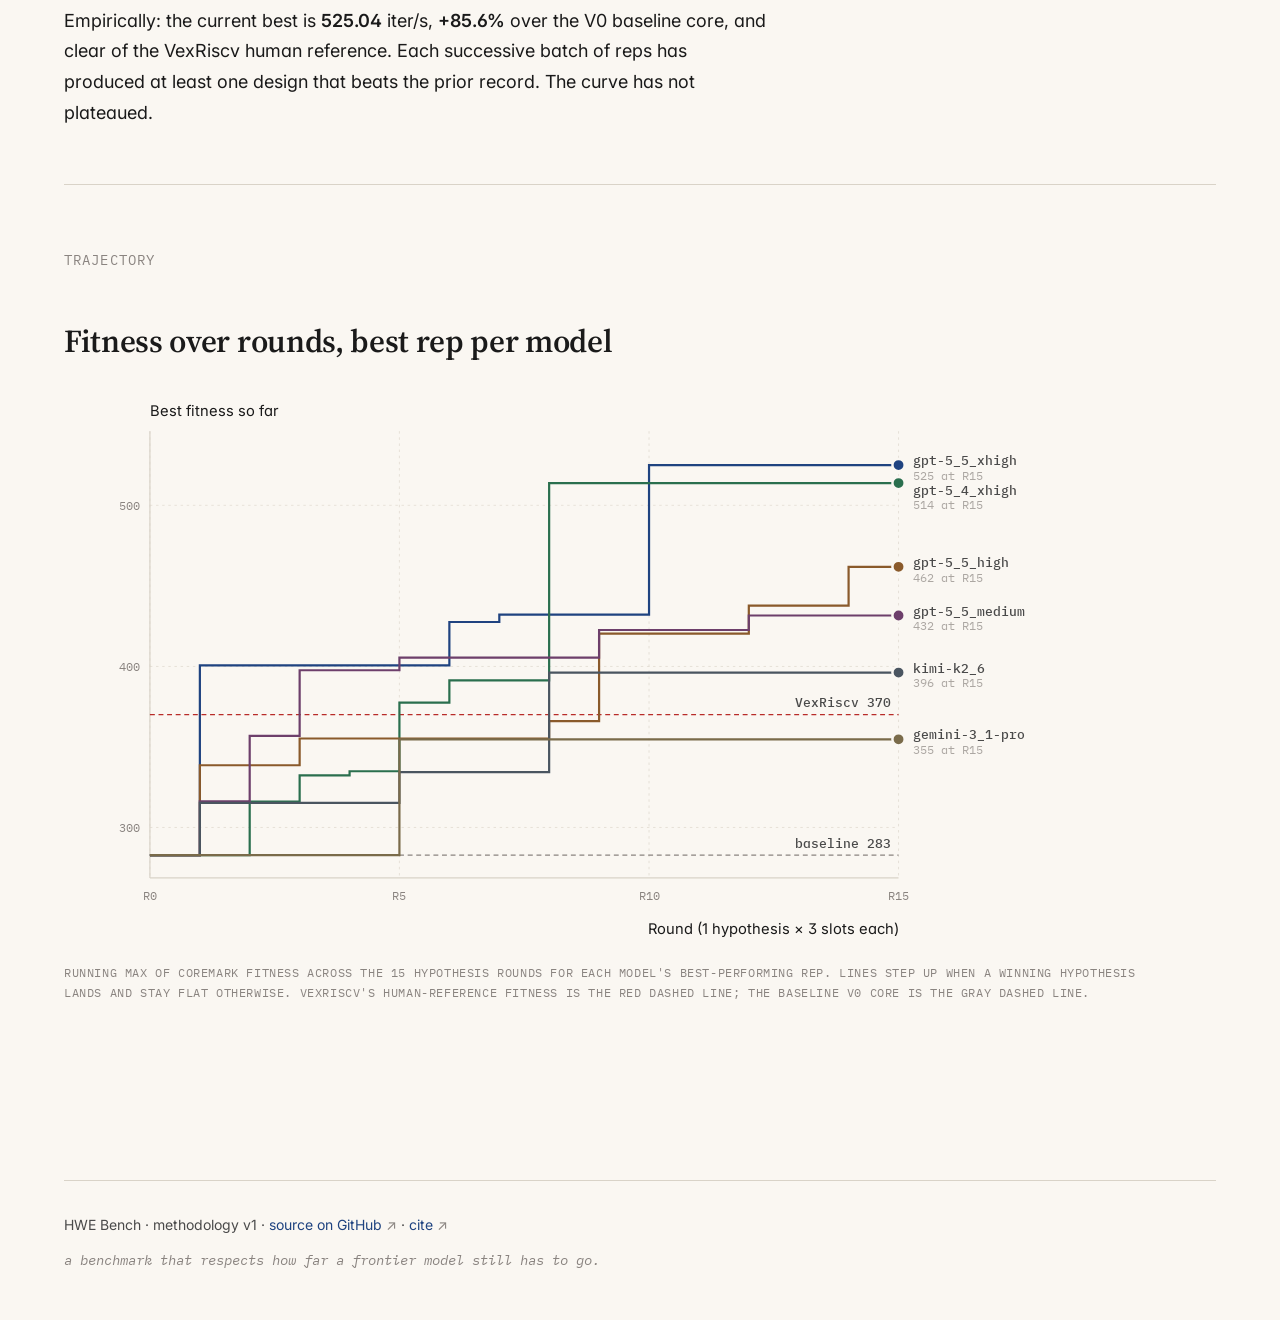
==== commit 0f786537: "site: no em-dashes anywhere user-facing, VexRiscv numbers updated Two corrections per user feedback:" ====
--- a/site/index.html
+++ b/site/index.html
@@ -3,8 +3,8 @@
 <head>
 <meta charset="utf-8">
 <meta name="viewport" content="width=device-width, initial-scale=1">
-<title>HWE Bench — RISC-V CPU design benchmark for LLMs</title>
-<meta name="description" content="HWE Bench is an unbounded benchmark for LLM hardware engineering. Models design RISC-V CPUs that are scored by how fast they actually run on a real FPGA — only after passing formal correctness proofs.">
+<title>HWE Bench · RISC-V CPU design benchmark for LLMs</title>
+<meta name="description" content="HWE Bench is an unbounded benchmark for LLM hardware engineering. Models design RISC-V CPUs that are scored by how fast they actually run on a real FPGA, only after passing formal correctness proofs.">
 <link rel="stylesheet" href="https://fonts.googleapis.com/css2?family=Source+Serif+4:opsz,wght@8..60,400;8..60,600&family=Inter:wght@400;500;600&family=IBM+Plex+Mono:ital,wght@0,400;0,500;1,400&display=swap">
 <link rel="stylesheet" href="css/style.css">
 <link rel="stylesheet" href="css/print.css">
@@ -21,7 +21,7 @@
     <li><a href="data.html">Data</a></li>
   </ul>
   <div class="meta">
-    <a href="https://github.com/FeSens/auto-arch-tournament" class="repo" aria-label="HWE Bench source on GitHub — click to view repo and star">github <span class="star">★</span> <span class="star-count">118</span></a>
+    <a href="https://github.com/FeSens/auto-arch-tournament" class="repo" aria-label="HWE Bench source on GitHub, click to view repo and star">github <span class="star">★</span> <span class="star-count">118</span></a>
     <span class="version">v1 · 2026-05</span>
   </div>
 </nav>
@@ -32,9 +32,10 @@
   <p class="hero-lede">
     An unbounded benchmark for LLM hardware engineering.
     Large language models design RISC-V CPUs from scratch.
-    Every design must first pass a full battery of formal correctness proofs —
-    buggy CPUs are thrown out. The ones that survive are then scored by how fast
-    they actually run on a physical FPGA. A faster, smaller chip always scores higher.
+    Every design must first pass a full battery of formal correctness proofs,
+    so buggy CPUs are thrown out. The ones that survive are then scored by how
+    fast they would actually run on a physical FPGA. A faster, smaller chip
+    always scores higher.
   </p>
   <div class="hero-thesis">
     <span class="label">Thesis</span>
@@ -55,47 +56,45 @@
   <text class="tick" x="66" y="225.7" text-anchor="end">400</text>
   <line class="grid" x1="76" y1="95.0" x2="654" y2="95.0"/>
   <text class="tick" x="66" y="99.0" text-anchor="end">500</text>
-  <line class="grid" x1="144.9" y1="30" x2="144.9" y2="424"/>
-  <text class="tick" x="144.9" y="442" text-anchor="middle">4.0k</text>
-  <line class="grid" x1="295.6" y1="30" x2="295.6" y2="424"/>
-  <text class="tick" x="295.6" y="442" text-anchor="middle">6.0k</text>
-  <line class="grid" x1="446.4" y1="30" x2="446.4" y2="424"/>
-  <text class="tick" x="446.4" y="442" text-anchor="middle">8.0k</text>
-  <line class="grid" x1="597.2" y1="30" x2="597.2" y2="424"/>
-  <text class="tick" x="597.2" y="442" text-anchor="middle">10.0k</text>
+  <line class="grid" x1="243.4" y1="30" x2="243.4" y2="424"/>
+  <text class="tick" x="243.4" y="442" text-anchor="middle">5.0k</text>
+  <line class="grid" x1="421.8" y1="30" x2="421.8" y2="424"/>
+  <text class="tick" x="421.8" y="442" text-anchor="middle">7.5k</text>
+  <line class="grid" x1="600.2" y1="30" x2="600.2" y2="424"/>
+  <text class="tick" x="600.2" y="442" text-anchor="middle">10.0k</text>
   <line class="axis-line" x1="76" y1="424" x2="654" y2="424"/>
   <line class="axis-line" x1="76" y1="30" x2="76" y2="424"/>
   <line class="baseline" x1="76" y1="370.2" x2="654" y2="370.2"/>
-  <line class="baseline" x1="564.2" y1="30" x2="564.2" y2="424"/>
-  <circle cx="564.2" cy="370.2" r="3.5" fill="var(--bg)" stroke="var(--ink-muted)" stroke-width="1.4"/>
-  <text class="tick" x="574.2" y="363.2" fill="var(--ink-muted)" text-anchor="start">baseline V0 · 283 · 9.6k LUT</text>
+  <line class="baseline" x1="569.0" y1="30" x2="569.0" y2="424"/>
+  <circle cx="569.0" cy="370.2" r="3.5" fill="var(--bg)" stroke="var(--ink-muted)" stroke-width="1.4"/>
+  <text class="tick" x="579.0" y="363.2" fill="var(--ink-muted)" text-anchor="start">baseline V0 · 283 · 9.6k LUT</text>
   <text class="axis-label" x="76" y="18" text-anchor="start">Fitness (CoreMark iter/s)</text>
   <text class="axis-label" x="654" y="466" text-anchor="end">Area · LUT4 count  (← smaller is better)</text>
-  <circle class="point" cx="254.4" cy="63.3" r="6" fill="var(--c1)"/>
-  <circle class="point" cx="605.3" cy="77.5" r="6" fill="var(--c2)"/>
-  <circle class="point" cx="582.6" cy="143.3" r="6" fill="var(--c3)"/>
-  <circle class="point" cx="431.5" cy="181.7" r="6" fill="var(--c4)"/>
-  <circle class="point" cx="591.7" cy="226.6" r="6" fill="var(--c5)"/>
-  <circle class="point" cx="615.4" cy="279.1" r="6" fill="var(--c6)"/>
-  <circle class="point" cx="141.6" cy="259.8" r="6" fill="var(--c-human)"/>
-  <text class="label" x="266.4" y="63.3" fill="var(--c1)">gpt-5_5_xhigh</text>
-  <text class="tick" x="266.4" y="75.3" fill="var(--c1)" fill-opacity="0.7">525 · 5.5k LUT</text>
-  <text class="label" x="617.3" y="87.3" fill="var(--c2)">gpt-5_4_xhigh</text>
-  <text class="tick" x="617.3" y="99.3" fill="var(--c2)" fill-opacity="0.7">514 · 10.1k LUT</text>
-  <text class="label" x="594.6" y="143.3" fill="var(--c3)">gpt-5_5_high</text>
-  <text class="tick" x="594.6" y="155.3" fill="var(--c3)" fill-opacity="0.7">462 · 9.8k LUT</text>
-  <text class="label" x="443.5" y="181.7" fill="var(--c4)">gpt-5_5_medium</text>
-  <text class="tick" x="443.5" y="193.7" fill="var(--c4)" fill-opacity="0.7">432 · 7.8k LUT</text>
-  <text class="label" x="603.7" y="226.6" fill="var(--c5)">kimi-k2_6</text>
-  <text class="tick" x="603.7" y="238.6" fill="var(--c5)" fill-opacity="0.7">396 · 9.9k LUT</text>
-  <text class="label" x="627.4" y="283.8" fill="var(--c6)">gemini-3_1-pro</text>
-  <text class="tick" x="627.4" y="295.8" fill="var(--c6)" fill-opacity="0.7">355 · 10.2k LUT</text>
-  <text class="label" x="153.6" y="259.8" fill="var(--c-human)">VexRiscv</text>
-  <text class="tick" x="153.6" y="271.8" fill="var(--c-human)" fill-opacity="0.7">human ref · 370 · 4.0k LUT</text>
+  <circle class="point" cx="275.7" cy="63.3" r="6" fill="var(--c1)"/>
+  <circle class="point" cx="607.9" cy="77.5" r="6" fill="var(--c2)"/>
+  <circle class="point" cx="586.4" cy="143.3" r="6" fill="var(--c3)"/>
+  <circle class="point" cx="443.4" cy="181.7" r="6" fill="var(--c4)"/>
+  <circle class="point" cx="595.0" cy="226.6" r="6" fill="var(--c5)"/>
+  <circle class="point" cx="617.5" cy="279.1" r="6" fill="var(--c6)"/>
+  <circle class="point" cx="129.4" cy="259.8" r="6" fill="var(--c-human)"/>
+  <text class="label" x="287.7" y="63.3" fill="var(--c1)">gpt-5_5_xhigh</text>
+  <text class="tick" x="287.7" y="75.3" fill="var(--c1)" fill-opacity="0.7">525 · 5.5k LUT</text>
+  <text class="label" x="619.9" y="87.3" fill="var(--c2)">gpt-5_4_xhigh</text>
+  <text class="tick" x="619.9" y="99.3" fill="var(--c2)" fill-opacity="0.7">514 · 10.1k LUT</text>
+  <text class="label" x="598.4" y="143.3" fill="var(--c3)">gpt-5_5_high</text>
+  <text class="tick" x="598.4" y="155.3" fill="var(--c3)" fill-opacity="0.7">462 · 9.8k LUT</text>
+  <text class="label" x="455.4" y="181.7" fill="var(--c4)">gpt-5_5_medium</text>
+  <text class="tick" x="455.4" y="193.7" fill="var(--c4)" fill-opacity="0.7">432 · 7.8k LUT</text>
+  <text class="label" x="607.0" y="226.6" fill="var(--c5)">kimi-k2_6</text>
+  <text class="tick" x="607.0" y="238.6" fill="var(--c5)" fill-opacity="0.7">396 · 9.9k LUT</text>
+  <text class="label" x="629.5" y="283.8" fill="var(--c6)">gemini-3_1-pro</text>
+  <text class="tick" x="629.5" y="295.8" fill="var(--c6)" fill-opacity="0.7">355 · 10.2k LUT</text>
+  <text class="label" x="141.4" y="259.8" fill="var(--c-human)">VexRiscv</text>
+  <text class="tick" x="141.4" y="271.8" fill="var(--c-human)" fill-opacity="0.7">human ref · 370 · 3.4k LUT</text>
 </svg>
     <figcaption>
       Vertical axis: CoreMark fitness (how fast the CPU runs the benchmark).
-      Horizontal axis: chip area (LUT4 count — basically how many gates the design uses on the FPGA).
+      Horizontal axis: chip area (LUT4 count, basically how many gates the design uses on the FPGA).
       One point per model's best run. VexRiscv (3,957 LUT4 · fitness 370) is the human-engineered
       reference. Up and to the left is the goal: faster chip, smaller chip.
     </figcaption>
@@ -174,12 +173,12 @@
     <tr class="human-baseline">
       <td class="num">6</td>
       <td><span class="model-name">VexRiscv  (human ref)</span></td>
-      <td class="num">—</td>
+      <td class="num">n/a</td>
       <td class="num">370.00</td>
       <td class="num">+30.8%</td>
-      <td class="num">—</td>
-      <td class="num">4.0k</td>
-      <td class="num">129</td>
+      <td class="num">n/a</td>
+      <td class="num">3.4k</td>
+      <td class="num">144</td>
     </tr>
     <tr>
       <td class="num">7</td>
@@ -194,10 +193,10 @@
     <tr class="baseline-row">
       <td class="num">8</td>
       <td><span class="model-name">baseline V0  (fixture)</span></td>
-      <td class="num">—</td>
+      <td class="num">n/a</td>
       <td class="num">282.82</td>
-      <td class="num">—</td>
-      <td class="num">—</td>
+      <td class="num">n/a</td>
+      <td class="num">n/a</td>
       <td class="num">9.6k</td>
       <td class="num">127</td>
     </tr>
@@ -205,7 +204,7 @@
   </table>
   </div>
   <p class="prose">
-    The VexRiscv row is the human-engineered reference — a well-known open-source RV32IM CPU
+    The VexRiscv row is the human-engineered reference, a well-known open-source RV32IM CPU
     synthesized on the same FPGA used for the benchmark. <strong>5</strong>
     of the LLM-generated designs beat it. Peak fitness includes reps that finalized with a
     <code>failed</code> status if their data was captured before the failure; the mean column
@@ -225,7 +224,7 @@
   </p>
   <p>
     HWE Bench has no ceiling. Fitness is the CPU's actual speed running CoreMark on a real
-    FPGA — operating frequency times instructions-per-cycle (Fmax × IPC for the technically
+    FPGA, operating frequency times instructions-per-cycle (Fmax × IPC for the technically
     inclined). There's no theoretical maximum: a smarter microarchitecture always scores
     higher. As long as models keep finding new tricks (deeper pipelines, smarter branch
     predictors, restructured ALUs), the leaderboard keeps moving.
@@ -241,7 +240,7 @@
 
 <section class="section">
   <div class="eyebrow">Trajectory</div>
-  <h2>Fitness over rounds — best rep per model</h2>
+  <h2>Fitness over rounds, best rep per model</h2>
   <figure class="chart">
     <svg viewBox="0 0 880 460" role="img" aria-label="Best fitness over rounds, per model">
   <line class="grid" x1="70" y1="358.9" x2="680" y2="358.9"/>
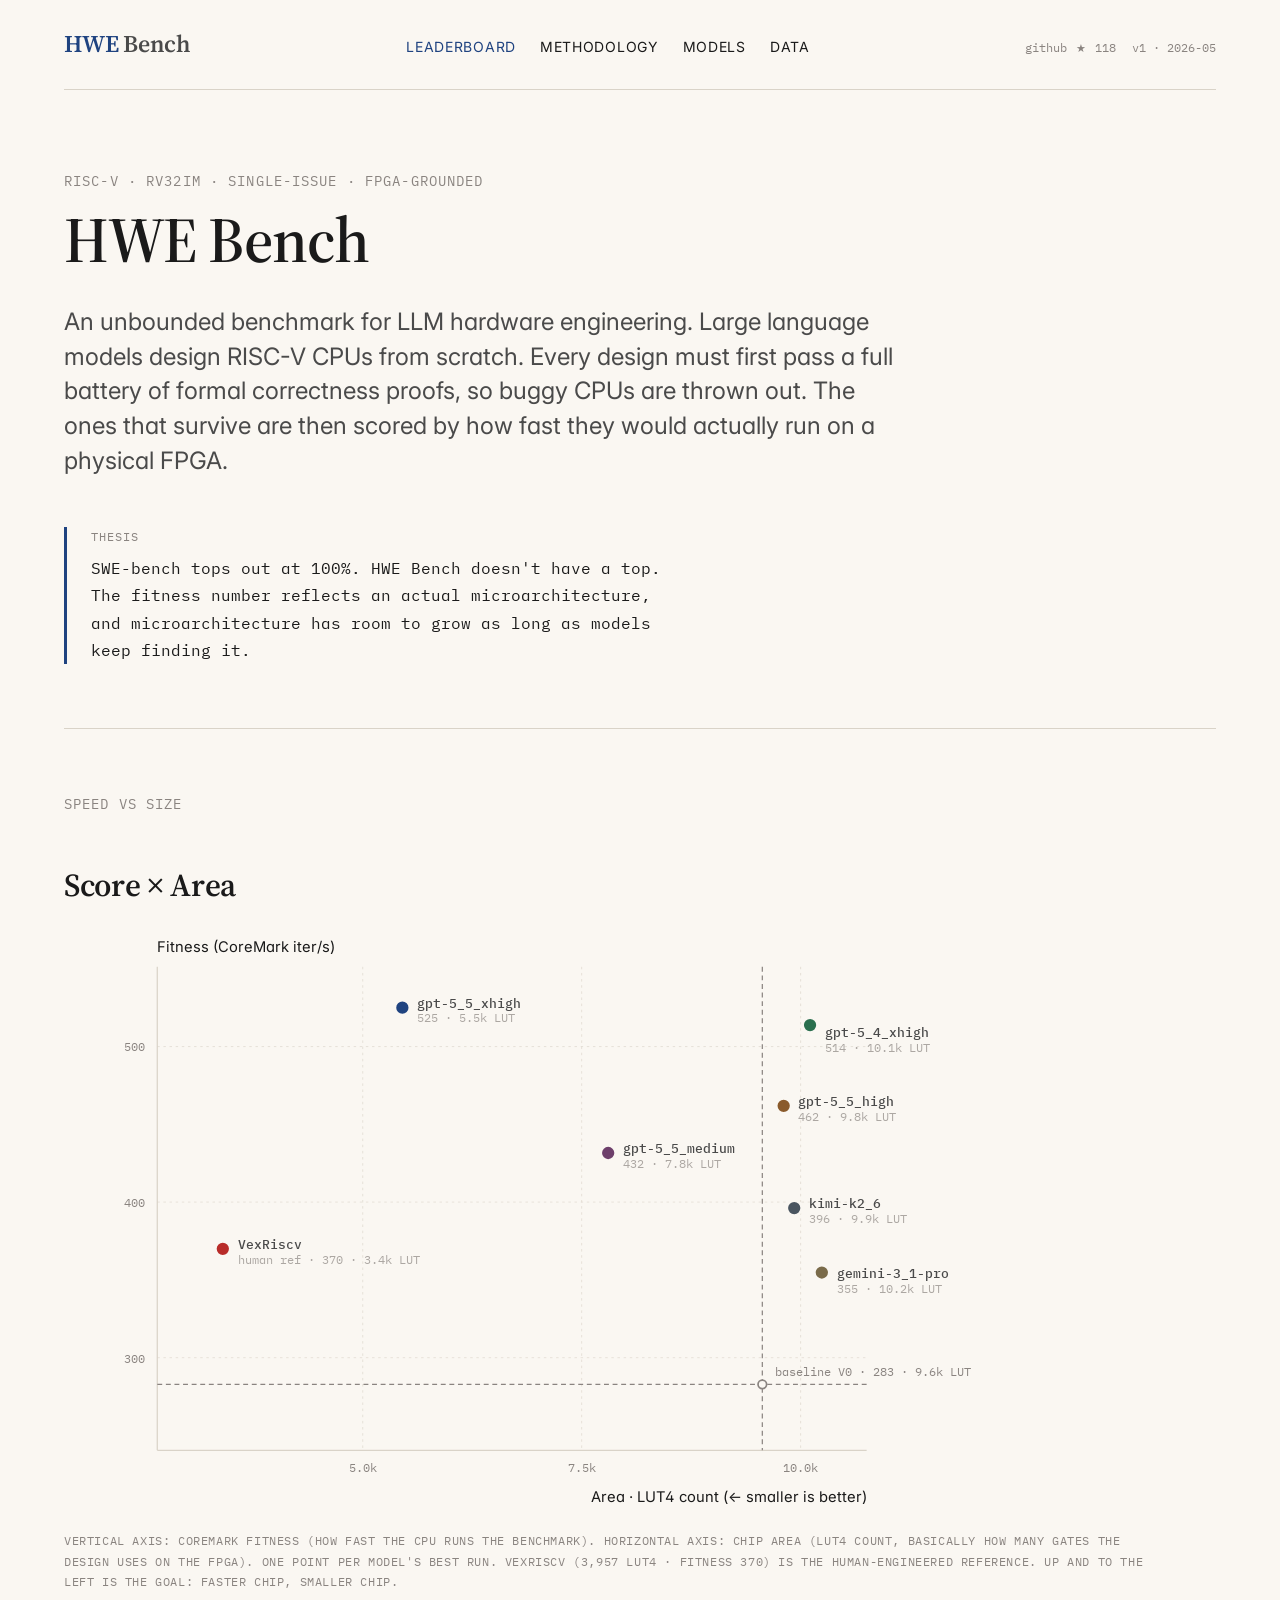
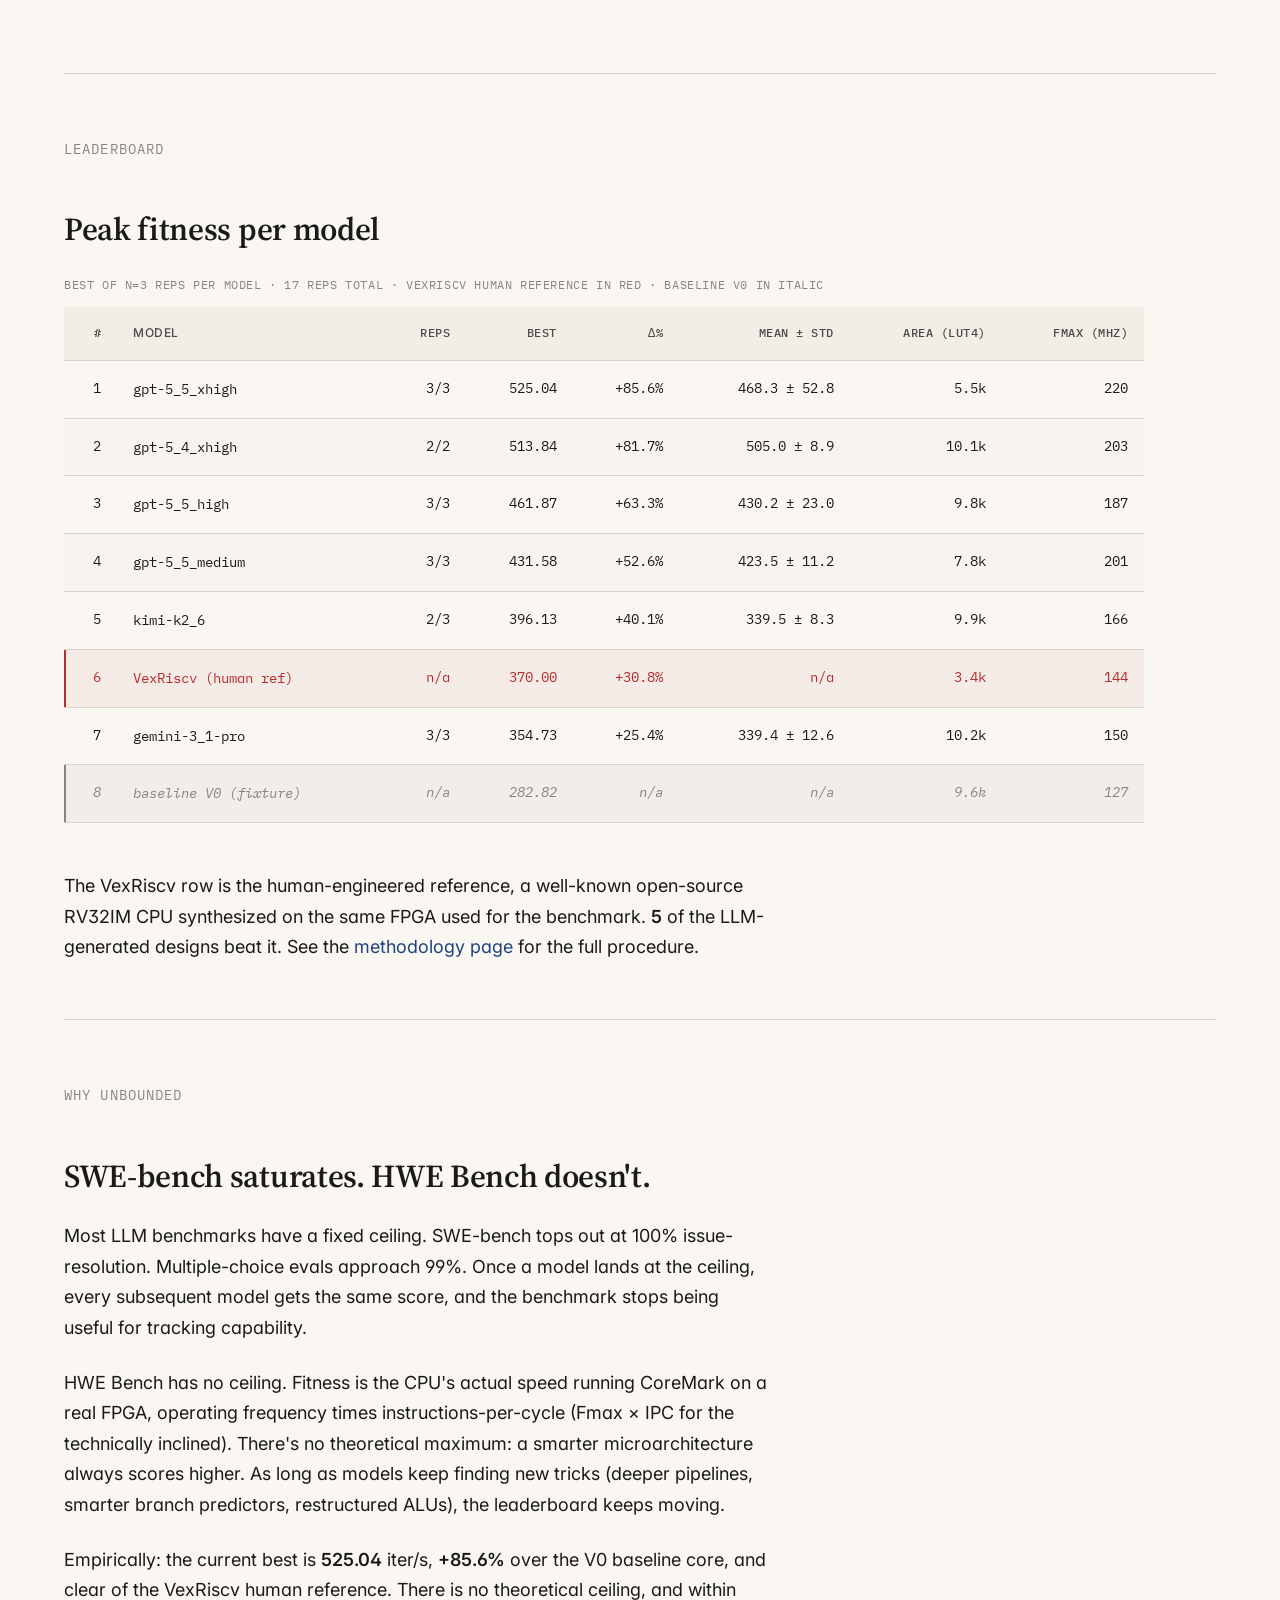
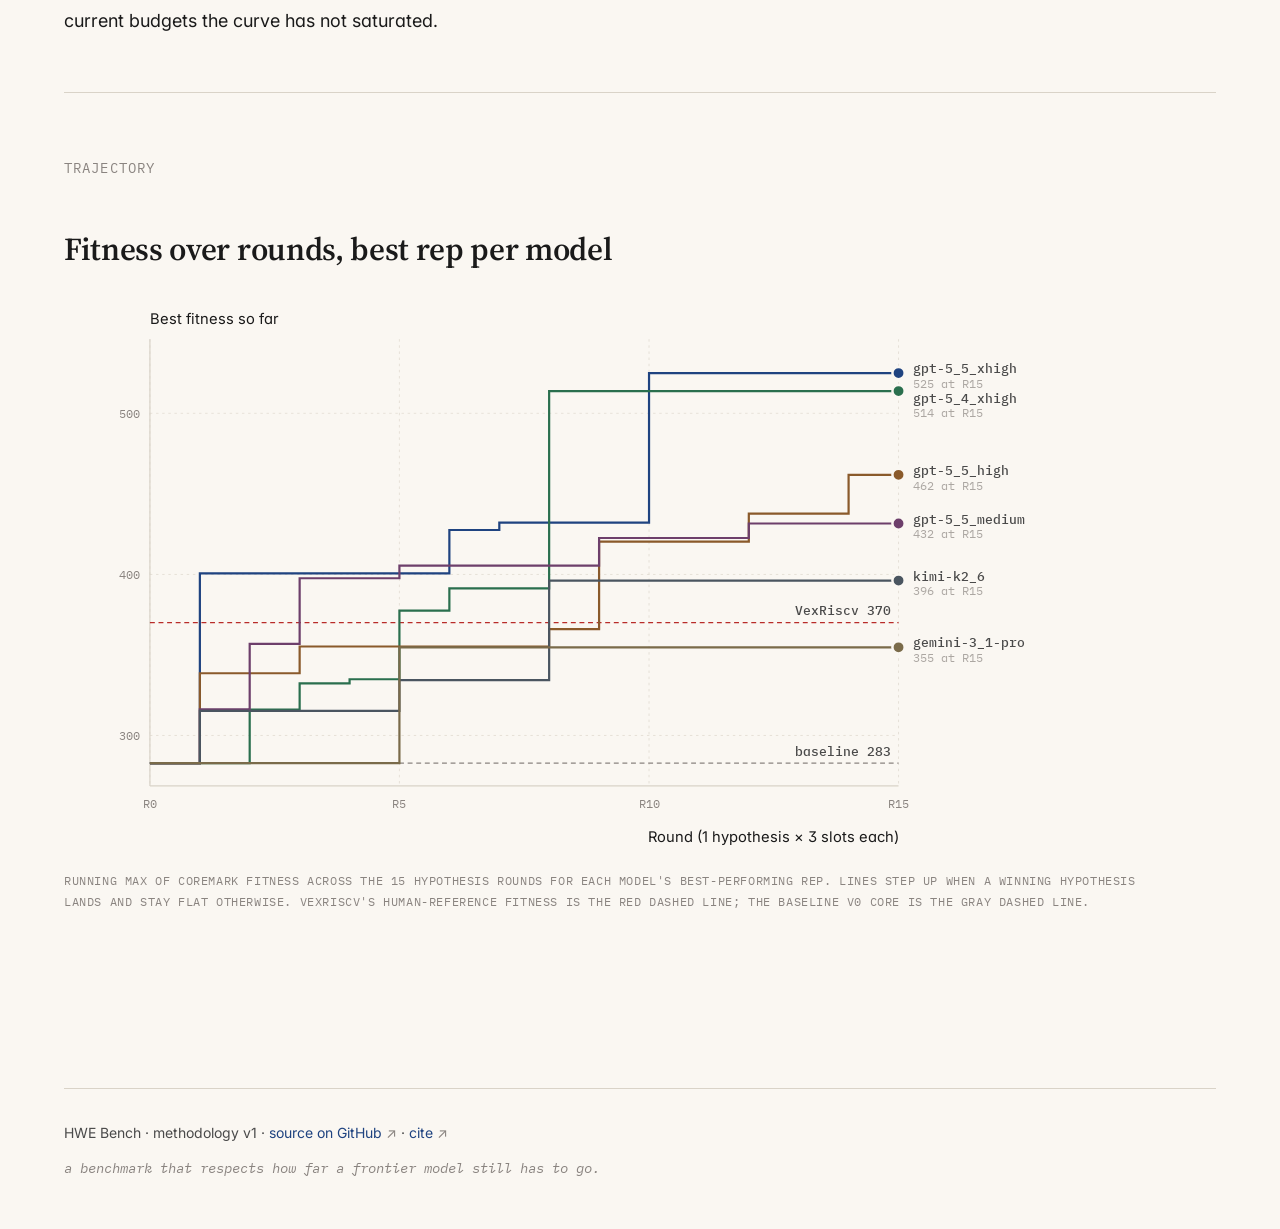
==== commit c0b0e0ba: "site: tighter hero, honest unbounded framing, drop methodology footnote Four edits per user feedback" ====
--- a/site/index.html
+++ b/site/index.html
@@ -34,8 +34,7 @@
     Large language models design RISC-V CPUs from scratch.
     Every design must first pass a full battery of formal correctness proofs,
     so buggy CPUs are thrown out. The ones that survive are then scored by how
-    fast they would actually run on a physical FPGA. A faster, smaller chip
-    always scores higher.
+    fast they would actually run on a physical FPGA.
   </p>
   <div class="hero-thesis">
     <span class="label">Thesis</span>
@@ -106,7 +105,7 @@
   <h2>Peak fitness per model</h2>
   <div class="wide">
   <table class="bench">
-    <caption>Sorted by best single-rep peak fitness · 17 reps total · VexRiscv human reference in red · baseline V0 in italic</caption>
+    <caption>Best of N=3 reps per model · 17 reps total · VexRiscv human reference in red · baseline V0 in italic</caption>
     <thead>
       <tr>
         <th class="num">#</th>
@@ -206,10 +205,8 @@
   <p class="prose">
     The VexRiscv row is the human-engineered reference, a well-known open-source RV32IM CPU
     synthesized on the same FPGA used for the benchmark. <strong>5</strong>
-    of the LLM-generated designs beat it. Peak fitness includes reps that finalized with a
-    <code>failed</code> status if their data was captured before the failure; the mean column
-    excludes failed reps. See the <a href="methodology.html">methodology page</a> for the full
-    procedure.
+    of the LLM-generated designs beat it. See the <a href="methodology.html">methodology page</a>
+    for the full procedure.
   </p>
 </section>
 
@@ -232,8 +229,8 @@
   <p>
     Empirically: the current best is <strong>525.04</strong>
     iter/s, <strong>+85.6%</strong> over the V0 baseline core, and clear of the
-    VexRiscv human reference. Each successive batch of reps has produced at least one design
-    that beats the prior record. The curve has not plateaued.
+    VexRiscv human reference. There is no theoretical ceiling, and within current budgets
+    the curve has not saturated.
   </p>
   </div>
 </section>
